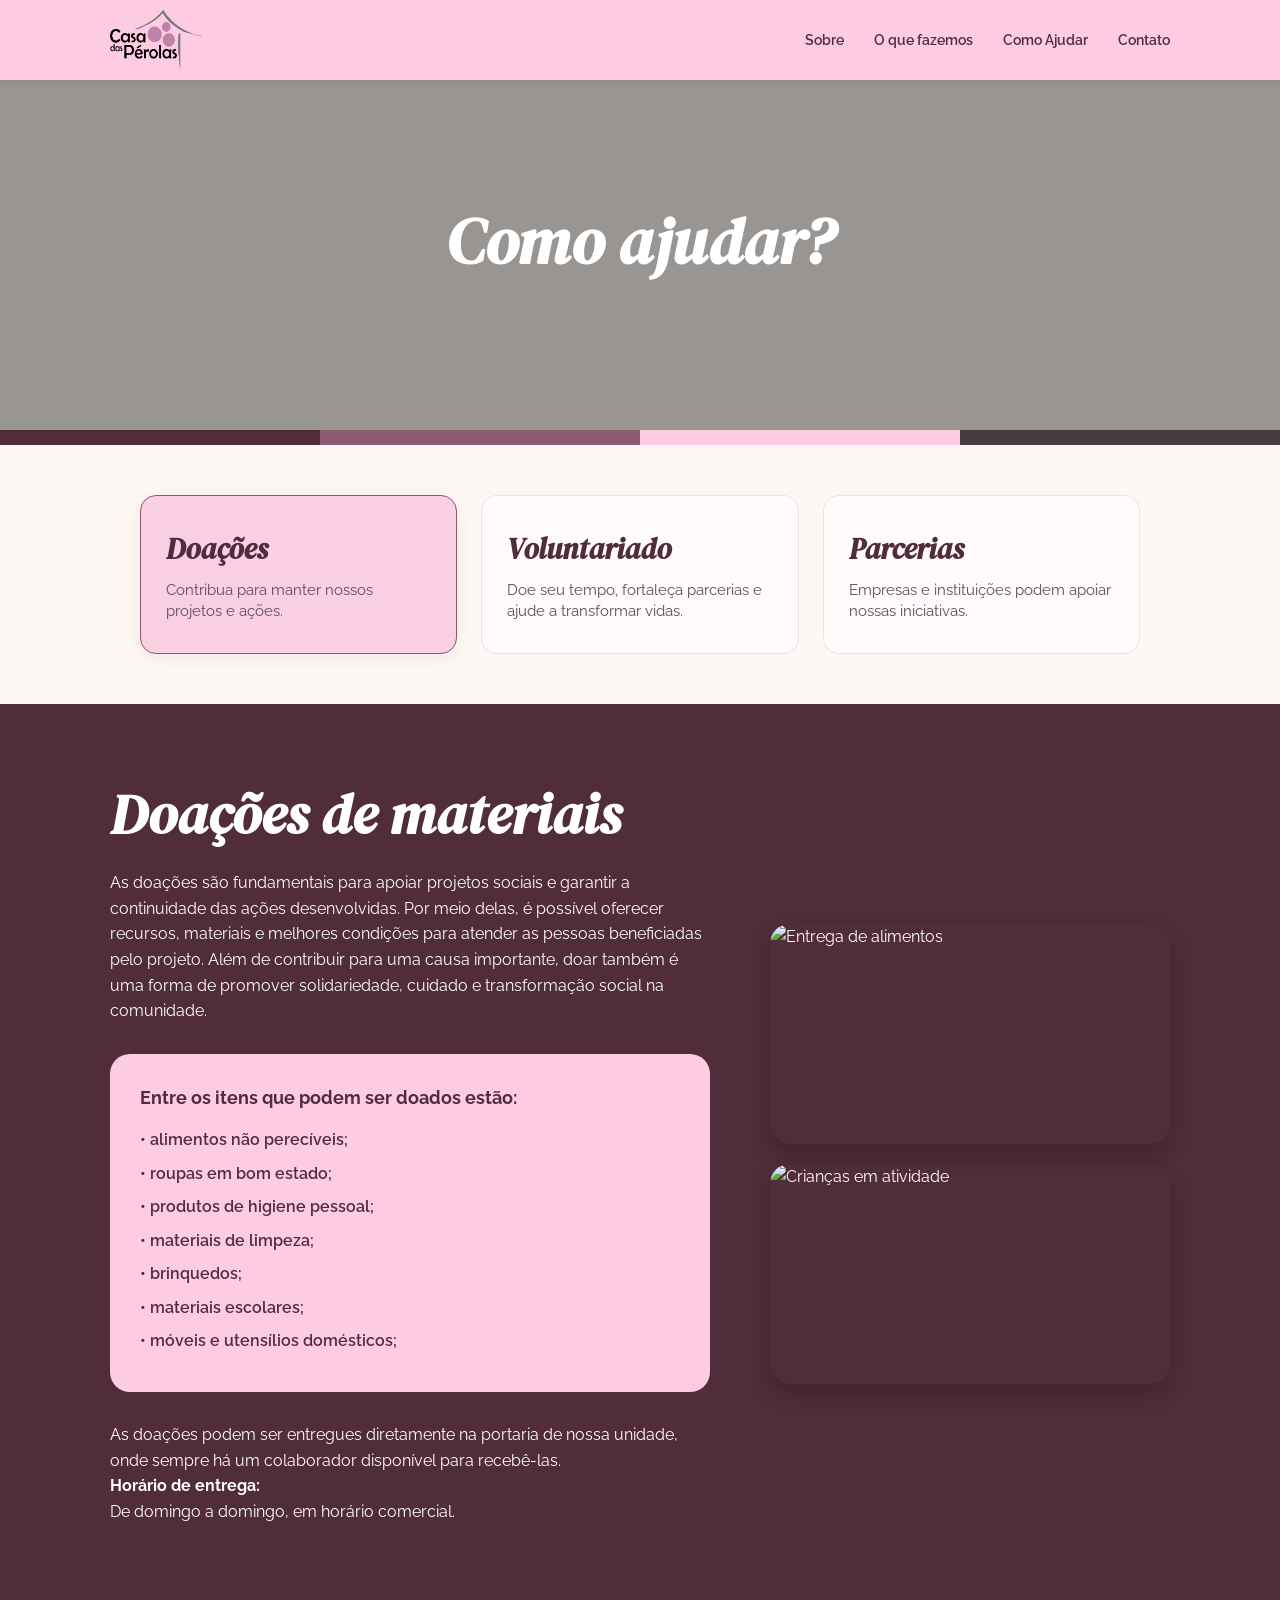
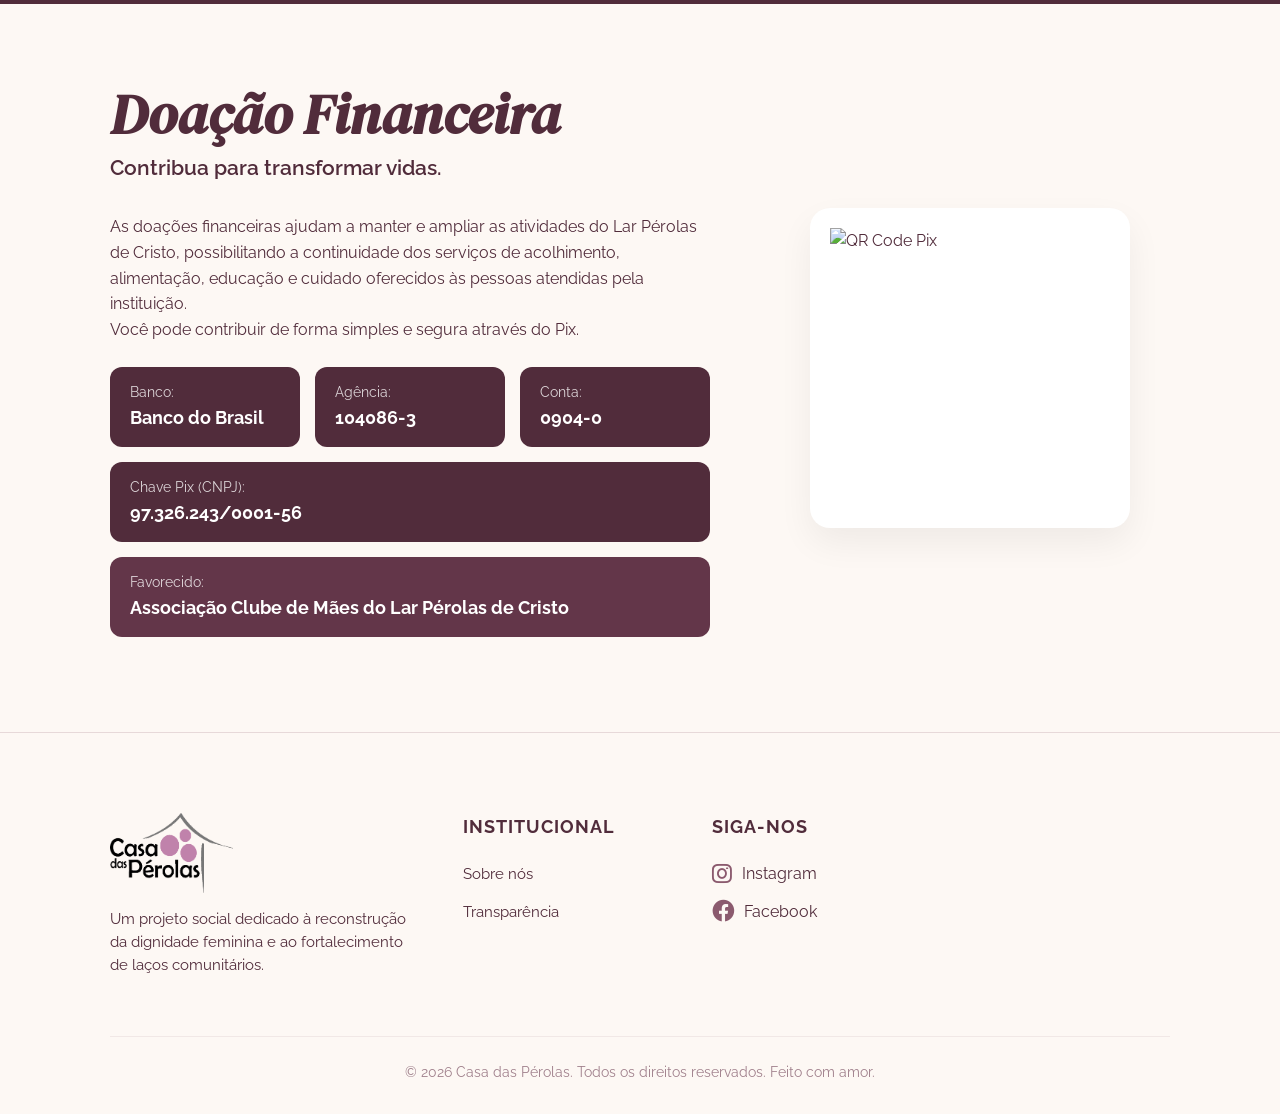
==== public/doacoes.html @ 04920046 "Adicionado paginas de doacoes e voluntariado com estilo fiel ao Figma" ====
<!DOCTYPE html>
<html lang="pt-br">
<head>
    <meta charset="UTF-8">
    <meta name="viewport" content="width=device-width, initial-scale=1.0">
    <title>Como Ajudar - Casa das Pérolas</title>
    <link rel="stylesheet" href="css/style.css">
    <link href="https://fonts.googleapis.com/css2?family=DM+Serif+Display:ital@0;1&family=Raleway:wght@400;600;700&display=swap" rel="stylesheet">
    <link rel="stylesheet" href="https://cdnjs.cloudflare.com/ajax/libs/font-awesome/6.0.0/css/all.min.css">
</head>
<body>

    <header class="fixed-header">
        <div class="container nav-container">
            <div class="logo" onclick="window.location.href='index.html'" style="cursor: pointer;">
                <img src="imgs/CasadasPerolas.png" alt="Logo Casa das Pérolas" class="logo-img">
            </div>
            <nav>
                <ul class="nav-list">
                    <li><a href="index.html#sobre">Sobre</a></li>
                    <li><a href="fazemos.html">O que fazemos</a></li>
                    <li><a href="doacoes.html" class="active">Como Ajudar</a></li>
                    <li><a href="index.html#contato">Contato</a></li>
                </ul>
            </nav>
        </div>
    </header>

    <section class="donation-banner" style="background-image: linear-gradient(rgba(0,0,0,0.4), rgba(0,0,0,0.4)), url('https://images.unsplash.com/photo-1488521787991-ed7bbaae773c?q=80&w=1200');">
        <div class="container">
            <h1>Como ajudar?</h1>
        </div>
    </section>

    <div class="color-bars">
        <div class="bar-1"></div>
        <div class="bar-2"></div>
        <div class="bar-3"></div>
        <div class="bar-4"></div>
    </div>

    <section class="donation-options">
    <div class="container">
        <div class="options-tabs-container">
            <div class="option-tab active" onclick="window.location.href='doacoes.html'">
                <h3>Doações</h3>
                <p>Contribua para manter nossos projetos e ações.</p>
            </div>
            
            <div class="option-tab" onclick="window.location.href='fazemos.html'">
                <h3>Voluntariado</h3>
                <p>Doe seu tempo, fortaleça parcerias e ajude a transformar vidas.</p>
            </div>
            
            <div class="option-tab">
                <h3>Parcerias</h3>
                <p>Empresas e instituições podem apoiar nossas iniciativas.</p>
            </div>
        </div>
    </div>
</section>

    <section class="materials-section">
        <div class="container grid-materials">
            <div class="materials-text">
                <h2>Doações de materiais</h2>
                <p>As doações são fundamentais para apoiar projetos sociais e garantir a continuidade das ações desenvolvidas. Por meio delas, é possível oferecer recursos, materiais e melhores condições para atender as pessoas beneficiadas pelo projeto. Além de contribuir para uma causa importante, doar também é uma forma de promover solidariedade, cuidado e transformação social na comunidade.</p>
                
                <div class="allowed-items-box">
                    <h3>Entre os itens que podem ser doados estão:</h3>
                    <ul>
                        <li>• alimentos não perecíveis;</li>
                        <li>• roupas em bom estado;</li>
                        <li>• produtos de higiene pessoal;</li>
                        <li>• materiais de limpeza;</li>
                        <li>• brinquedos;</li>
                        <li>• materiais escolares;</li>
                        <li>• móveis e utensílios domésticos;</li>
                    </ul>
                </div>

                <p class="delivery-info">As doações podem ser entregues diretamente na portaria de nossa unidade, onde sempre há um colaborador disponível para recebê-las.</p>
                <div class="delivery-hours">
                    <strong>Horário de entrega:</strong>
                    <p>De domingo a domingo, em horário comercial.</p>
                </div>
            </div>

            <div class="materials-images">
                <img src="https://images.unsplash.com/photo-1593113598332-cd288d649433?q=80&w=600" alt="Entrega de alimentos" class="rounded-img">
                <img src="https://images.unsplash.com/photo-1489659639091-8b687bc4386e?q=80&w=600" alt="Crianças em atividade" class="rounded-img">
            </div>
        </div>
    </section>

    <section class="financial-section">
        <div class="container grid-financial">
            <div class="financial-text">
                <h2>Doação Financeira</h2>
                <p class="subtitle">Contribua para transformar vidas.</p>
                
                <p>As doações financeiras ajudam a manter e ampliar as atividades do Lar Pérolas de Cristo, possibilitando a continuidade dos serviços de acolhimento, alimentação, educação e cuidado oferecidos às pessoas atendidas pela instituição.</p>
                
                <p class="pix-callout">Você pode contribuir de forma simples e segura através do Pix.</p>

                <div class="bank-details-grid">
                    <div class="bank-card">
                        <span>Banco:</span>
                        <strong>Banco do Brasil</strong>
                    </div>
                    <div class="bank-card">
                        <span>Agência:</span>
                        <strong>104086-3</strong>
                    </div>
                    <div class="bank-card">
                        <span>Conta:</span>
                        <strong>0904-0</strong>
                    </div>
                </div>

                <div class="full-width-bank-card">
                    <span>Chave Pix (CNPJ):</span>
                    <strong>97.326.243/0001-56</strong>
                </div>

                <div class="full-width-bank-card fav-card">
                    <span>Favorecido:</span>
                    <strong>Associação Clube de Mães do Lar Pérolas de Cristo</strong>
                </div>
            </div>

            <div class="financial-qrcode">
                <div class="qrcode-wrapper">
                    <img src="https://api.qrserver.com/v1/create-qr-code/?size=300x300&data=ChavePixCNPJ" alt="QR Code Pix" class="qrcode-img">
                </div>
            </div>
        </div>
    </section>

    <footer class="main-footer">
        <div class="container footer-grid">
            <div class="footer-column brand-column">
                <div class="logo-footer">
                    <img src="imgs/CasadasPerolas.png" alt="Logo Footer" class="logo-img-footer">
                </div>
                <p>Um projeto social dedicado à reconstrução da dignidade feminina e ao fortalecimento de laços comunitários.</p>
            </div>
            <div class="footer-column">
                <h3>Institucional</h3>
                <ul>
                    <li><a href="index.html#sobre">Sobre nós</a></li>
                    <li><a href="#">Transparência</a></li>
                </ul>
            </div>
            <div class="footer-column">
                <h3>Siga-nos</h3>
                <div class="social-links">
                    <a href="#" target="_blank"><i class="fab fa-instagram"></i> Instagram</a>
                    <a href="#" target="_blank"><i class="fab fa-facebook"></i> Facebook</a>
                </div>
            </div>
        </div>
        <div class="footer-bottom">
            <div class="container">
                <hr>
                <p>© 2026 Casa das Pérolas. Todos os direitos reservados. Feito com amor.</p>
            </div>
        </div>
    </footer>

</body>
</html>
---- public/css/style.css ----
/* Variáveis de Cores Atualizadas */
:root {
    --rosa-claro: #fecce1;    /* Fundo e Header */
    --marsala-medio: #8b5a6e; /* Botões e Títulos */
    --marsala-escuro: #512c3b; /* Texto e Destaques */
    --bege-fundo: #fdf8f4;    /* Fundo das seções claras */
}

* {
    margin: 0;
    padding: 0;
    box-sizing: border-box;
}

body {
    font-family: 'Raleway', sans-serif;
    background-color: var(--bege-fundo);
    color: var(--marsala-escuro);
    line-height: 1.6;
    overflow-x: hidden;
}

.container {
    max-width: 1100px;
    margin: 0 auto;
    padding: 0 20px;
}

/* Header */
header {
    background-color: var(--rosa-claro);
    padding: 20px 0;
}

.nav-container {
    display: flex;
    justify-content: space-between;
    align-items: center;
}

.logo {
    font-family: 'DM Serif Display', serif;
    font-size: 1.5rem;
    color: var(--marsala-escuro);
}

nav ul {
    display: flex;
    list-style: none;
}

nav ul li a {
    text-decoration: none;
    color: var(--marsala-escuro);
    margin-left: 30px;
    font-weight: 600;
    font-size: 0.9rem;
}

/* Hero Section */
.hero {
    padding: 100px 0;
}

.flex-hero {
    display: flex;
    align-items: center;
    justify-content: space-between;
    gap: 40px;
}

.hero-text {
    flex: 1;
}

h1, h2 {
    font-family: 'DM Serif Display', serif;
    font-style: italic;
    font-size: 3.5rem;
    color: var(--marsala-escuro);
    line-height: 1.1;
    margin-bottom: 25px;
}

.hero-text p {
    font-size: 1.1rem;
    margin-bottom: 35px;
    max-width: 500px;
}

.hero-btns {
    display: flex;
    gap: 15px;
}

/* Botões */
.btn {
    padding: 14px 28px;
    border-radius: 50px;
    text-decoration: none;
    font-weight: 600;
    font-size: 0.9rem;
    transition: 0.3s ease;
}

.btn-fill {
    background-color: var(--rosa-claro); /* Rosa bem clarinho para o botão */
    color: var(--marsala-medio);
}

.btn-outline {
    border: 1px solid var(--marsala-medio);
    color: var(--marsala-medio);
}

.btn:hover {
    opacity: 0.8;
    transform: translateY(-2px);
}

/* Imagens Circulares */
.circle-img {
    width: 450px;
    height: 450px;
    border-radius: 50%;
    overflow: hidden;
    flex-shrink: 0;
    box-shadow: 0 15px 35px rgba(0,0,0,0.08);
}

.circle-img img {
    width: 100%;
    height: 100%;
    object-fit: cover;
}

/* Seção Sobre (Faixa Rosa) */
.about-pink {
    background-color: #fecce1; /* Cor rosa fiel ao seu pedido */
    padding: 80px 0;
    margin: 40px 0; /* Espaço para não colar nas seções vizinhas */
}

/* O segredo para o alinhamento está aqui */
.about-pink .container-flex {
    display: flex;
    align-items: center; /* Centraliza verticalmente texto e imagem */
    justify-content: space-between;
    gap: 50px;
    max-width: 1200px; /* Ajuste conforme a largura do seu projeto */
    margin: 0 auto;
    padding: 0 40px;
}

/* Lado do Texto */
.about-content {
    flex: 1.2; /* Dá um pouco mais de espaço para o texto */
    text-align: left;
}

.about-content h2 {
    font-family: 'DM Serif Display', serif;
    font-size: 3.5rem;
    color: #512c3b;
    margin-bottom: 25px;
    font-style: italic;
}

.about-content p {
    font-family: 'Raleway', sans-serif;
    font-size: 1.2rem;
    line-height: 1.5;
    color: #512c3b;
    margin-bottom: 30px;
    max-width: 600px; /* Impede que o texto se espalhe demais */
}

/* Lado da Imagem */
.about-image {
    flex: 0.8;
    display: flex;
    justify-content: flex-end;
}

.about-image .circle-img {
    width: 420px; /* Tamanho fiel ao Figma */
    height: 420px;
    border-radius: 50%;
    overflow: hidden;
    border: none;
    box-shadow: 0 10px 30px rgba(0,0,0,0.1);
}

.about-image .circle-img img {
    width: 100%;
    height: 100%;
    object-fit: cover;
}

/* Tabs (Abas) */
.filter-tabs {
    display: flex;
    gap: 12px;
}

.tab {
    padding: 10px 25px;
    border: 1px solid #8b5a6e;
    border-radius: 30px;
    font-family: 'Raleway', sans-serif;
    font-weight: 600;
    color: #8b5a6e;
    cursor: pointer;
    background: transparent;
    transition: 0.3s;
}

.tab.active {
    background-color: #8b5a6e;
    color: white;
}

/* Como Ajudar */
.how-to-help {
    padding: 100px 0;
}

.grid-help {
    display: grid;
    grid-template-columns: 1.2fr 0.8fr;
    gap: 60px;
    align-items: start;
}

.help-info h2 {
    text-decoration: underline;
    text-underline-offset: 8px;
}

.help-cards {
    display: flex;
    flex-direction: column;
    gap: 20px;
}

.card {
    background-color: var(--marsala-medio);
    color: white;
    padding: 30px;
    border-radius: 15px;
    text-align: center;
    font-size: 1.3rem;
    font-weight: 600;
    cursor: pointer;
    transition: 0.3s;
}

.card:hover {
    background-color: var(--marsala-escuro);
}

/* Animações */
.fade-in {
    animation: fadeIn 0.6s ease-out forwards;
}

@keyframes fadeIn {
    from { opacity: 0; transform: translateY(15px); }
    to { opacity: 1; transform: translateY(0); }
}

/* Responsividade */
@media (max-width: 992px) {
    h1 { font-size: 2.8rem; }
    .circle-img { width: 350px; height: 350px; }
}

@media (max-width: 768px) {
    .flex-hero, .container-flex, .grid-help {
        flex-direction: column;
        grid-template-columns: 1fr;
        text-align: center;
    }
    
    .hero-text p { margin: 0 auto 30px; }
    .hero-btns { justify-content: center; }
    .filter-tabs { justify-content: center; }
    
    .circle-img {
        width: 300px;
        height: 300px;
    }
}

/* Reset e Estilo Geral do Footer */
.main-footer {
    background-color: var(--bege-fundo); /* Fundo suave */
    padding: 80px 0 30px 0;
    border-top: 1px solid rgba(139, 90, 110, 0.2); /* Linha sutil marsala */
    color: var(--marsala-escuro);
}

.footer-grid {
    display: grid;
    grid-template-columns: 1.5fr 1fr 1fr 1fr;
    gap: 40px;
    align-items: start;
}

/* Estilo da Logo no Footer */
.logo-footer {
    font-family: 'DM Serif Display', serif;
    font-size: 1.8rem;
    color: var(--marsala-medio);
    margin-bottom: 15px;
}

.brand-column p {
    font-size: 0.95rem;
    max-width: 300px;
    line-height: 1.5;
}

/* Títulos das Colunas */
.footer-column h3 {
    font-family: 'Raleway', sans-serif;
    font-weight: 700;
    font-size: 1.1rem;
    text-transform: uppercase;
    letter-spacing: 1px;
    margin-bottom: 20px;
    color: var(--marsala-escuro);
}

/* Listas e Links */
.footer-column ul {
    list-style: none;
}

.footer-column ul li {
    margin-bottom: 12px;
}

.footer-column a {
    text-decoration: none;
    color: var(--marsala-escuro);
    font-size: 0.95rem;
    transition: color 0.3s ease;
}

.footer-column a:hover {
    color: var(--marsala-medio);
}

.footer-column p {
    font-size: 0.95rem;
    margin-bottom: 10px;
}

/* Parte Inferior (Copyright) */
.footer-bottom {
    margin-top: 50px;
    text-align: center;
}

.footer-bottom hr {
    border: 0;
    border-top: 1px solid rgba(139, 90, 110, 0.1);
    margin-bottom: 25px;
}

.footer-bottom p {
    font-size: 0.85rem;
    color: #a0808c; /* Um tom de cinza rosado */
}

/* Ajuste para telas menores */
@media (max-width: 768px) {
    .footer-grid {
        grid-template-columns: 1fr 1fr;
        text-align: center;
    }
    
    .brand-column {
        grid-column: span 2;
        margin-bottom: 30px;
    }
    
    .brand-column p {
        margin: 0 auto;
    }
}

/* Estilo do ícone hambúrguer (escondido por padrão) */
.mobile-menu-icon {
    display: none;
    cursor: pointer;
    flex-direction: column;
    gap: 5px;
}

.bar {
    width: 25px;
    height: 3px;
    background-color: var(--marsala-escuro);
    transition: 0.3s;
}

/* Responsividade do Menu */
@media (max-width: 768px) {
    .mobile-menu-icon { display: flex; }

    .nav-list {
        display: none; /* Esconde a lista original */
        flex-direction: column;
        position: absolute;
        top: 70px;
        left: 0;
        width: 100%;
        background-color: var(--rosa-claro);
        padding: 20px;
        text-align: center;
        z-index: 1000;
    }

    /* Classe que o JS vai adicionar */
    .nav-list.active { display: flex; }
    
    nav ul li { margin: 15px 0; }
}

html {
    scroll-behavior: smooth;
}

/* Seção de Contato */
.contact-section {
    background-color: var(--marsala-escuro); /* #512c3b */
    padding: 100px 0;
    color: #ffffff;
}

.grid-contact {
    display: grid;
    grid-template-columns: 1fr 1fr;
    gap: 80px;
    align-items: center;
}

.contact-info h2 {
    font-family: 'DM Serif Display', serif;
    font-size: 3.5rem;
    color: #ffffff; /* Branco para destacar no fundo escuro */
    margin-bottom: 40px;
    font-style: italic;
}

.info-block {
    margin-bottom: 30px;
}

.info-block h3 {
    font-family: 'Raleway', sans-serif;
    font-weight: 600;
    font-size: 1.4rem;
    margin-bottom: 8px;
    color: var(--rosa-claro); /* #fecce1 */
}

.info-block p, .info-block a {
    font-family: 'Raleway', sans-serif;
    font-size: 1.1rem;
    color: #f0f0f0;
    text-decoration: none;
    line-height: 1.6;
}

.info-block a:hover {
    text-decoration: underline;
    color: var(--rosa-claro);
}

/* Estilização do Mapa */
.contact-map {
    position: relative;
    border-radius: 20px;
    overflow: hidden;
    height: 450px;
    box-shadow: 0 20px 40px rgba(0,0,0,0.3);
}

.map-link {
    display: block;
    width: 100%;
    height: 100%;
    position: relative;
}

/* Camada que aparece ao passar o mouse sobre o mapa */
.map-overlay {
    position: absolute;
    top: 0;
    left: 0;
    width: 100%;
    height: 100%;
    background-color: rgba(81, 44, 59, 0.4);
    display: flex;
    justify-content: center;
    align-items: center;
    opacity: 0;
    transition: 0.3s ease;
    z-index: 2;
    pointer-events: none; /* Deixa o clique passar para o link */
}

.map-link:hover .map-overlay {
    opacity: 1;
}

.map-overlay span {
    background-color: var(--rosa-claro);
    color: var(--marsala-escuro);
    padding: 12px 25px;
    border-radius: 30px;
    font-weight: 600;
}

/* Iframe do mapa */
.contact-map iframe {
    filter: grayscale(0.3) contrast(1.1); /* Um leve filtro para combinar com o site */
}

/* Responsividade */
@media (max-width: 992px) {
    .grid-contact {
        grid-template-columns: 1fr;
        gap: 50px;
        text-align: center;
    }

    .contact-info h2 {
        font-size: 3rem;
    }

    .contact-map {
        height: 350px;
    }
}

.contact-map {
    position: relative;
    border-radius: 20px;
    overflow: hidden;
    height: 450px;
    background-color: #222; /* Fundo preto caso o mapa demore a carregar */
    box-shadow: 0 20px 40px rgba(0,0,0,0.3);
}

.contact-map iframe {
    width: 100%;
    height: 100%;
    border: none;
    display: block;
}

.map-link {
    display: block;
    width: 100%;
    height: 100%;
    text-decoration: none;
}

.contact-map {
    position: relative;
    width: 100%;
    height: 450px;
    border-radius: 20px;
    overflow: hidden;
    box-shadow: 0 10px 30px rgba(0,0,0,0.3);
}

/* Link que cobre todo o mapa */
.map-link-overlay {
    position: absolute;
    top: 0;
    left: 0;
    width: 100%;
    height: 100%;
    display: flex;
    justify-content: center;
    align-items: center;
    background: rgba(0, 0, 0, 0.2); /* Escurece o mapa levemente */
    text-decoration: none;
    z-index: 10; /* Garante que fique na frente do iframe */
    transition: background 0.3s ease;
}

.map-link-overlay:hover {
    background: rgba(0, 0, 0, 0.4); /* Escurece mais ao passar o mouse */
}

/* Estilo do Botão Rosa */
.map-button {
    background-color: #fecce1; /* Seu rosa claro */
    color: #512c3b; /* Seu marsala escuro */
    padding: 15px 25px;
    border-radius: 50px;
    font-weight: 600;
    font-family: 'Raleway', sans-serif;
    box-shadow: 0 4px 15px rgba(0,0,0,0.2);
    transition: transform 0.3s ease;
}

.map-link-overlay:hover .map-button {
    transform: scale(1.05); /* Efeito de pulso ao passar o mouse */
}

.social-links {
    display: flex;
    flex-direction: column;
    gap: 12px;
}

.social-links a {
    display: flex;
    align-items: center;
    gap: 10px; /* Espaço entre o ícone e o texto */
    text-decoration: none;
    color: var(--marsala-escuro);
    font-family: 'Raleway', sans-serif;
    font-size: 1rem;
    transition: transform 0.3s ease, color 0.3s ease;
}

/* Tamanho do ícone */
.social-links i {
    font-size: 1.4rem;
    color: var(--marsala-medio);
}

/* Efeito ao passar o mouse */
.social-links a:hover {
    color: var(--marsala-medio);
    transform: translateX(5px); /* Move levemente para a direita */
}

.social-links a:hover i {
    color: var(--marsala-escuro);
}

/* Header Fixo no Topo */
.fixed-header {
    position: fixed;
    top: 0;
    left: 0;
    width: 100%;
    z-index: 1000;
    background-color: var(--rosa-claro);
    box-shadow: 0 2px 10px rgba(0, 0, 0, 0.1);
    padding: 10px 0;
}

/* Compensação para o conteúdo não ficar escondido atrás do header fixo */
body {
    padding-top: 80px; /* Ajuste conforme a altura do seu header */
}

/* Ajuste das Logos PNG */
.logo-img {
    height: 60px; /* Ajuste conforme o tamanho do seu PNG */
    width: auto;
    display: block;
}

.logo-img-footer {
    height: 80px; /* Logo um pouco maior no rodapé */
    width: auto;
    margin-bottom: 15px;
    display: block;
}

/* Ajuste do container para alinhar a imagem da logo */
.nav-container {
    display: flex;
    justify-content: space-between;
    align-items: center;
}

/* --- AJUSTE MOBILE (FIGMA) --- */

@media (max-width: 768px) {
    /* Ajuste do Header Mobile */
    .fixed-header {
        padding: 10px 0;
    }
    
    .logo-img {
        height: 45px; /* Logo menor no mobile */
    }

    /* Hero Section Mobile */
    .hero {
        padding: 40px 0;
        text-align: center;
    }

    .flex-hero {
        flex-direction: column;
        gap: 30px;
    }

    h1 {
        font-size: 2.2rem; /* Diminuir o título para não quebrar feio */
    }

    /* Seção Sobre Nós (Rosa) Mobile */
    .about-pink {
        padding: 40px 0;
        border-radius: 0; /* Remover arredondamento se o Figma for reto no mobile */
    }

    .container-flex {
        flex-direction: column;
        text-align: center;
        gap: 30px;
    }

    .about-content h2 {
        font-size: 2.5rem;
        margin-bottom: 20px;
    }

    .about-content p {
        font-size: 1rem;
        margin: 0 auto 25px auto;
        max-width: 100%;
    }

    /* Tabs (Botões Sobre/Missão/Etc) no Mobile */
    .filter-tabs {
        display: grid; /* Usar grid para ficarem em 2x2 ou scroll lateral */
        grid-template-columns: 1fr 1fr;
        gap: 10px;
        justify-content: center;
    }

    .tab {
        padding: 12px 10px;
        font-size: 0.85rem;
        width: 100%; /* Ocupar o espaço do grid */
        display: flex;
        align-items: center;
        justify-content: center;
        min-height: 50px; /* Garante que o texto não corte */
    }

    /* Imagem Circular no Mobile */
    .circle-img {
        width: 280px; /* Reduzir tamanho para caber em telas pequenas */
        height: 280px;
        margin: 0 auto;
    }

    /* Seção Como Ajudar Mobile */
    .how-to-help {
        padding: 50px 0;
    }

    .grid-help {
        grid-template-columns: 1fr;
        text-align: center;
        gap: 30px;
    }

    .card {
        padding: 20px;
        font-size: 1.1rem;
    }

    /* Seção de Contato Mobile */
    .grid-contact {
        grid-template-columns: 1fr;
        gap: 40px;
        text-align: center;
    }

    .contact-map {
        height: 300px;
    }

    /* Footer Mobile */
    .footer-grid {
        grid-template-columns: 1fr;
        gap: 30px;
        text-align: center;
    }

    .footer-column.brand-column p {
        margin: 0 auto;
    }

    .social-links {
        align-items: center;
    }
}

/* --- PÁGINA DE DOAÇÕES --- */

.donation-banner {
    height: 350px;
    background-size: cover;
    background-position: center;
    display: flex;
    align-items: center;
    color: white;
}

.donation-banner h1 {
    font-family: 'DM Serif Display', serif;
    font-size: 4rem;
    color: white;
    font-style: italic;
}

/* Faixas coloridas abaixo do banner */
.color-bars {
    display: flex;
    width: 100%;
    height: 15px;
}
.bar-1 { flex: 1; background-color: #512c3b; }
.bar-2 { flex: 1; background-color: #8b5a6e; }
.bar-3 { flex: 1; background-color: #fecce1; }
.bar-4 { flex: 1; background-color: #4a3b3f; }

/* Submenu de opções */
.donation-options {
    padding: 60px 0;
}
.options-grid {
    display: grid;
    grid-template-columns: 1fr 1fr 1fr;
    gap: 30px;
}
.option-card {
    background-color: #fff4f7;
    padding: 30px;
    border-radius: 15px;
    border: 1px solid rgba(13b, 90, 110, 0.1);
}
.option-card.active {
    background: linear-gradient(135deg, #fecce1, #f8bbd0);
    border: 1px solid var(--marsala-medio);
}
.option-card h3 {
    font-family: 'DM Serif Display', serif;
    font-style: italic;
    font-size: 1.8rem;
    margin-bottom: 10px;
    color: var(--marsala-escuro);
}

/* Seção Materiais (Fundo Escuro) */
.materials-section {
    background-color: var(--marsala-escuro);
    color: white;
    padding: 80px 0;
}
.grid-materials {
    display: grid;
    grid-template-columns: 1.2fr 0.8fr;
    gap: 60px;
    align-items: center;
}
.materials-text h2 {
    color: white;
    font-size: 3.5rem;
    margin-bottom: 25px;
}
.allowed-items-box {
    background-color: #fecce1;
    color: var(--marsala-escuro);
    padding: 30px;
    border-radius: 20px;
    margin: 30px 0;
}
.allowed-items-box h3 {
    font-weight: 700;
    margin-bottom: 15px;
    font-size: 1.1rem;
}
.allowed-items-box ul {
    list-style: none;
}
.allowed-items-box ul li {
    margin-bottom: 8px;
    font-weight: 600;
}
.materials-images {
    display: flex;
    flex-direction: column;
    gap: 20px;
}
.rounded-img {
    width: 100%;
    height: 220px;
    object-fit: cover;
    border-radius: 20px;
    box-shadow: 0 10px 20px rgba(0,0,0,0.2);
}

/* Seção Financeira (Fundo Claro) */
.financial-section {
    padding: 80px 0;
    background-color: var(--bege-fundo);
}
.grid-financial {
    display: grid;
    grid-template-columns: 1.2fr 0.8fr;
    gap: 60px;
    align-items: center;
}
.financial-text h2 {
    font-size: 3.5rem;
    margin-bottom: 5px;
}
.financial-text .subtitle {
    font-size: 1.3rem;
    font-weight: 600;
    margin-bottom: 30px;
}
.bank-details-grid {
    display: grid;
    grid-template-columns: 1fr 1fr 1fr;
    gap: 15px;
    margin: 25px 0 15px;
}
.bank-card, .full-width-bank-card {
    background-color: var(--marsala-escuro);
    color: white;
    padding: 15px 20px;
    border-radius: 12px;
}
.bank-card span, .full-width-bank-card span {
    display: block;
    font-size: 0.85rem;
    opacity: 0.8;
}
.bank-card strong, .full-width-bank-card strong {
    font-size: 1.1rem;
}
.full-width-bank-card {
    margin-bottom: 15px;
}
.fav-card {
    background-color: #633649; /* Leve variação harmônica */
}
.financial-qrcode {
    display: flex;
    justify-content: center;
}
.qrcode-wrapper {
    background: white;
    padding: 20px;
    border-radius: 20px;
    box-shadow: 0 15px 35px rgba(0,0,0,0.06);
}
.qrcode-img {
    width: 280px;
    height: 280px;
    display: block;
}

/* Responsividade Mobile da página de doações */
@media (max-width: 768px) {
    .options-grid { grid-template-columns: 1fr; }
    .grid-materials, .grid-financial { grid-template-columns: 1fr; text-align: center; }
    .bank-details-grid { grid-template-columns: 1fr; }
    .donation-banner h1 { font-size: 2.8rem; }
}

/* --- PÁGINA O QUE FAZEMOS & VOLUNTARIADO --- */

/* Banners horizontais de largura total */
.page-banner {
    background-color: var(--rosa-claro); /* #fecce1 */
    padding: 40px 0;
    text-align: center;
}

.page-banner h1, .page-banner h2 {
    font-family: 'DM Serif Display', serif;
    font-style: italic;
    font-size: 3.5rem;
    color: var(--marsala-escuro); /* #512c3b */
    margin: 0;
}

/* Faixa rosa claro do segundo título */
.bg-light-pink {
    background-color: #fde4ee; /* Um tom de rosa ligeiramente mais suave para variação se preferir, ou mantenha var(--rosa-claro) */
}

/* Container de texto centralizado e ajustado para não espalhar muito na tela */
.section-intro {
    padding: 60px 0;
    background-color: var(--bege-fundo);
}

.text-container-narrow {
    max-width: 900px;
    margin: 0 auto;
}

.text-container-narrow p {
    font-family: 'Raleway', sans-serif;
    font-size: 1.25rem;
    line-height: 1.7;
    color: var(--marsala-escuro);
    text-align: justify;
}

/* Seção do Cadastro de Voluntário */
.volunteer-signup-section {
    padding: 80px 0;
    background-color: var(--bege-fundo);
}

.grid-volunteer {
    display: grid;
    grid-template-columns: 1fr 1fr;
    gap: 60px;
    align-items: start;
}

.volunteer-text p {
    font-family: 'Raleway', sans-serif;
    font-size: 1.25rem;
    line-height: 1.7;
    color: var(--marsala-escuro);
}

/* Card Estilo Google Forms */
.form-container-card {
    background-color: #ffffff;
    border: 1px solid #dadce0;
    border-radius: 8px;
    overflow: hidden;
    box-shadow: 0 4px 10px rgba(0, 0, 0, 0.05);
}

/* Faixa decorativa superior vermelha clássica */
.forms-accent-bar {
    height: 10px;
    background-color: #ff0000; /* Vermelho do Google Forms indicado no figma */
}

.forms-card-body {
    padding: 30px;
}

.forms-card-body h3 {
    font-family: 'Raleway', sans-serif;
    font-weight: 700;
    font-size: 1.8rem;
    color: #202124;
    margin-bottom: 20px;
}

.forms-desc {
    font-family: 'Raleway', sans-serif;
    font-style: italic;
    font-size: 0.95rem;
    line-height: 1.5;
    color: #202124;
    margin-bottom: 20px;
}

.forms-divider {
    border: 0;
    border-top: 1px solid #dadce0;
    margin: 15px 0;
}

.forms-required-notice {
    font-family: 'Raleway', sans-serif;
    font-size: 0.85rem;
    color: #d93025;
}

/* Botão de envio vermelho */
.btn-forms-submit {
    display: inline-block;
    background-color: #ff0000;
    color: #ffffff;
    padding: 12px 24px;
    border-radius: 4px;
    text-decoration: none;
    font-family: 'Raleway', sans-serif;
    font-weight: 700;
    font-size: 0.9rem;
    text-transform: none;
    transition: background-color 0.2s ease;
    margin-top: 10px;
}

.btn-forms-submit:hover {
    background-color: #cc0000;
}

/* Responsividade Mobile */
@media (max-width: 768px) {
    .page-banner h1, .page-banner h2 {
        font-size: 2.5rem;
    }
    
    .grid-volunteer {
        grid-template-columns: 1fr;
        gap: 40px;
    }
    
    .text-container-narrow p, .volunteer-text p {
        font-size: 1.1rem;
        text-align: center;
    }

    .forms-card-body h3 {
        font-size: 1.5rem;
    }
}

/* --- CONTAINER DAS OPÇÕES (COMO AJUDAR) --- */
.donation-options {
    padding: 50px 0;
    background-color: var(--bege-fundo);
}

/* Alinhamento dos 3 blocos lado a lado */
.options-tabs-container {
    display: grid;
    grid-template-columns: 1fr 1fr 1fr;
    gap: 24px;
    max-width: 1000px;
    margin: 0 auto;
}

/* Estilo Base de cada Card */
.option-tab {
    background-color: #fffafb; /* Fundo esbranquiçado sutil */
    border: 1px solid rgba(139, 90, 110, 0.15);
    border-radius: 16px;
    padding: 30px 25px;
    cursor: pointer;
    transition: all 0.3s cubic-bezier(0.25, 0.8, 0.25, 1);
    text-align: left;
}

/* Títulos internos dos Cards */
.option-tab h3 {
    font-family: 'DM Serif Display', serif;
    font-style: italic;
    font-size: 1.8rem;
    color: var(--marsala-escuro); /* #512c3b */
    margin-bottom: 8px;
}

/* Descrição interna */
.option-tab p {
    font-family: 'Raleway', sans-serif;
    font-size: 0.95rem;
    line-height: 1.4;
    color: #614d55;
}

/* --- ESTADO ATIVO (SELECIONADO - IGUAL AO FIGMA) --- */
.option-tab.active {
    background-color: #fbcfe2; /* Rosa claro destacado */
    border: 1px solid var(--marsala-medio);
    box-shadow: 0 4px 15px rgba(139, 90, 110, 0.1);
}

.option-tab.active h3 {
    color: var(--marsala-escuro);
}

/* Efeito Hover nos cards inativos */
.option-tab:not(.active):hover {
    transform: translateY(-4px);
    border-color: var(--marsala-medio);
    background-color: #fff0f5;
}

/* --- RESPONSIVIDADE MOBILE --- */
@media (max-width: 768px) {
    .options-tabs-container {
        grid-template-columns: 1fr; /* Empilha um embaixo do outro no celular */
        gap: 16px;
        padding: 0 10px;
    }
    
    .option-tab {
        padding: 20px;
    }
    
    .option-tab h3 {
        font-size: 1.5rem;
    }
}
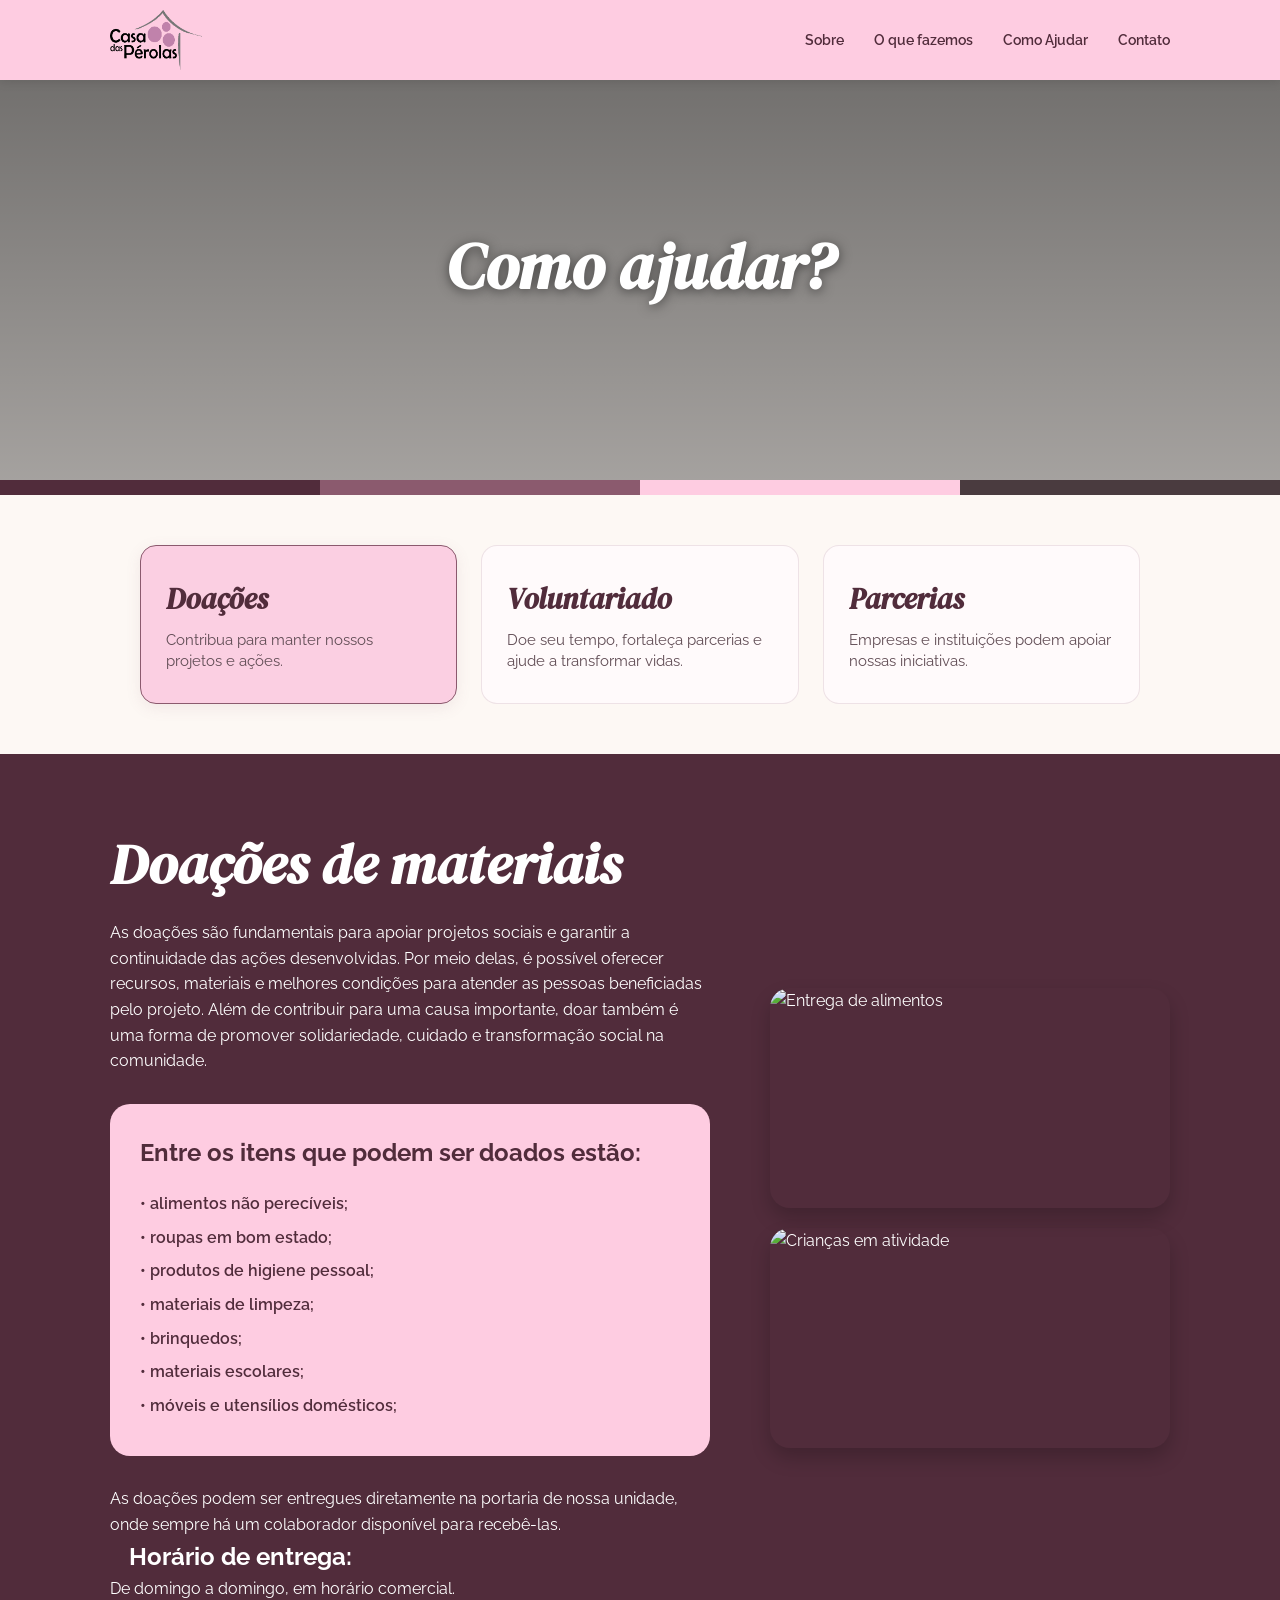
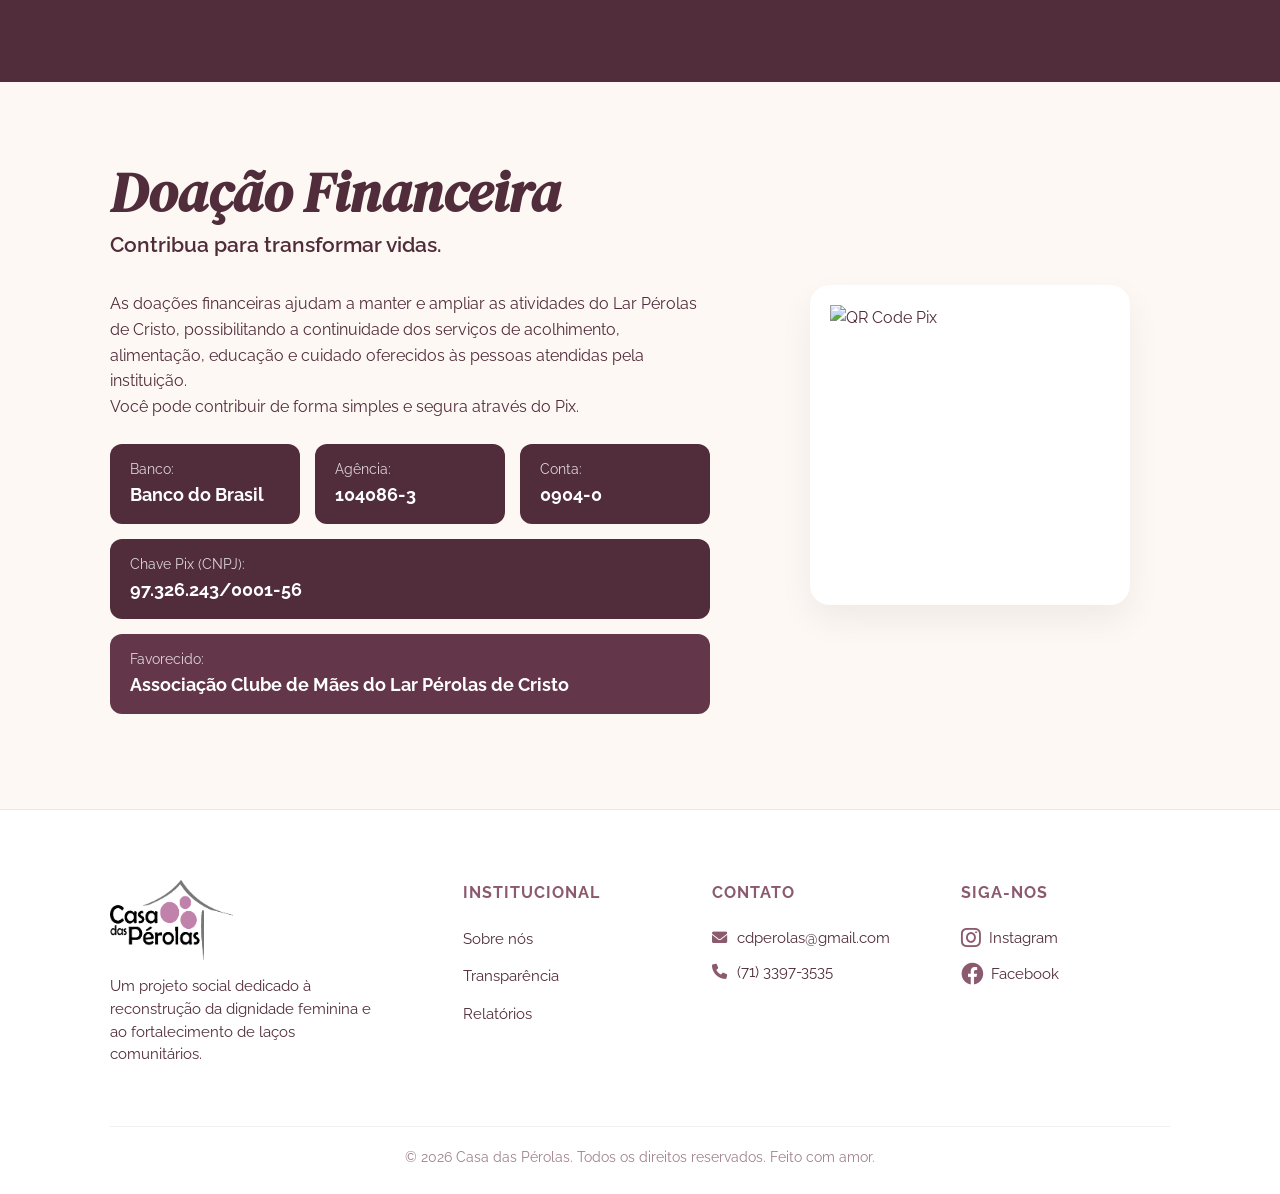
==== commit 51f10692: "Design: Cards da secao como ajudar ocupando largura total no mobile" ====
--- a/public/doacoes.html
+++ b/public/doacoes.html
@@ -16,6 +16,12 @@
                 <img src="imgs/CasadasPerolas.png" alt="Logo Casa das Pérolas" class="logo-img">
             </div>
             <nav>
+                <div class="mobile-menu-icon">
+                    <div class="bar"></div>
+                    <div class="bar"></div>
+                    <div class="bar"></div>
+                </div>
+                
                 <ul class="nav-list">
                     <li><a href="index.html#sobre">Sobre</a></li>
                     <li><a href="fazemos.html">O que fazemos</a></li>
@@ -40,25 +46,25 @@
     </div>
 
     <section class="donation-options">
-    <div class="container">
-        <div class="options-tabs-container">
-            <div class="option-tab active" onclick="window.location.href='doacoes.html'">
-                <h3>Doações</h3>
-                <p>Contribua para manter nossos projetos e ações.</p>
-            </div>
-            
-            <div class="option-tab" onclick="window.location.href='fazemos.html'">
-                <h3>Voluntariado</h3>
-                <p>Doe seu tempo, fortaleça parcerias e ajude a transformar vidas.</p>
-            </div>
-            
-            <div class="option-tab">
-                <h3>Parcerias</h3>
-                <p>Empresas e instituições podem apoiar nossas iniciativas.</p>
+        <div class="container">
+            <div class="options-tabs-container">
+                <div class="option-tab active" onclick="window.location.href='doacoes.html'">
+                    <h3>Doações</h3>
+                    <p>Contribua para manter nossos projetos e ações.</p>
+                </div>
+                
+                <div class="option-tab" onclick="window.location.href='fazemos.html'">
+                    <h3>Voluntariado</h3>
+                    <p>Doe seu tempo, fortaleça parcerias e ajude a transformar vidas.</p>
+                </div>
+                
+                <div class="option-tab">
+                    <h3>Parcerias</h3>
+                    <p>Empresas e instituições podem apoiar nossas iniciativas.</p>
+                </div>
             </div>
         </div>
-    </div>
-</section>
+    </section>
 
     <section class="materials-section">
         <div class="container grid-materials">
@@ -141,25 +147,39 @@
         <div class="container footer-grid">
             <div class="footer-column brand-column">
                 <div class="logo-footer">
-                    <img src="imgs/CasadasPerolas.png" alt="Logo Footer" class="logo-img-footer">
+                    <img src="imgs/CasadasPerolas.png" alt="Logo Rodapé Casa das Pérolas" class="logo-img-footer">
                 </div>
                 <p>Um projeto social dedicado à reconstrução da dignidade feminina e ao fortalecimento de laços comunitários.</p>
             </div>
-            <div class="footer-column">
+
+            <div class="footer-column links-column">
                 <h3>Institucional</h3>
                 <ul>
                     <li><a href="index.html#sobre">Sobre nós</a></li>
                     <li><a href="#">Transparência</a></li>
+                    <li><a href="#">Relatórios</a></li>
                 </ul>
             </div>
-            <div class="footer-column">
+
+            <div class="footer-column links-column">
+                <h3>Contato</h3>
+                <p><i class="fas fa-envelope"></i> cdperolas@gmail.com</p>
+                <p><i class="fas fa-phone"></i> (71) 3397-3535</p>
+            </div>
+
+            <div class="footer-column links-column">
                 <h3>Siga-nos</h3>
                 <div class="social-links">
-                    <a href="#" target="_blank"><i class="fab fa-instagram"></i> Instagram</a>
-                    <a href="#" target="_blank"><i class="fab fa-facebook"></i> Facebook</a>
+                    <a href="https://www.instagram.com/casadasperolas" target="_blank">
+                        <i class="fab fa-instagram"></i> Instagram
+                    </a>
+                    <a href="https://www.facebook.com/casadasperolas" target="_blank">
+                        <i class="fab fa-facebook"></i> Facebook
+                    </a>
                 </div>
             </div>
         </div>
+
         <div class="footer-bottom">
             <div class="container">
                 <hr>
@@ -168,5 +188,6 @@
         </div>
     </footer>
 
+    <script src="js/script.js"></script>
 </body>
 </html>
--- a/public/css/style.css
+++ b/public/css/style.css
@@ -240,7 +240,7 @@
 .help-cards {
     display: flex;
     flex-direction: column;
-    gap: 20px;
+    gap: 10px;
 }
 
 .card {
@@ -389,21 +389,6 @@
     .brand-column p {
         margin: 0 auto;
     }
-}
-
-/* Estilo do ícone hambúrguer (escondido por padrão) */
-.mobile-menu-icon {
-    display: none;
-    cursor: pointer;
-    flex-direction: column;
-    gap: 5px;
-}
-
-.bar {
-    width: 25px;
-    height: 3px;
-    background-color: var(--marsala-escuro);
-    transition: 0.3s;
 }
 
 /* Responsividade do Menu */
@@ -772,9 +757,17 @@
         gap: 30px;
     }
 
+    .help-cards {
+        width: 100% !important;
+        max-width: 100% !important;
+        padding: 0 15px !important; /* Margem sutil nas bordas do celular */
+    }
+
+    /* Remove o limite de tamanho, fazendo o card ocupar a linha vermelha toda */
     .card {
-        padding: 20px;
-        font-size: 1.1rem;
+        max-width: 100% !important; /* Quebra o limite de 450px no celular */
+        width: 100% !important;
+        padding: 22px 20px !important; /* Ajusta o padding interno para telas menores */
     }
 
     /* Seção de Contato Mobile */
@@ -803,23 +796,55 @@
         align-items: center;
     }
 }
-
-/* --- PÁGINA DE DOAÇÕES --- */
-
+/* ==========================================================================
+   DONATION BANNER (FOTO + GRADIENTE CORRIGIDOS)
+   ========================================================================== */
 .donation-banner {
-    height: 350px;
+    height: 400px;
     background-size: cover;
     background-position: center;
     display: flex;
     align-items: center;
-    color: white;
+    position: relative;
+    
+    /* Combinando o gradiente escuro E a imagem diretamente no CSS para garantir que ambos apareçam */
+    background-image: linear-gradient(180deg, rgba(0, 0, 0, 0.55) 0%, rgba(0, 0, 0, 0.35) 100%), 
+                      url('https://images.unsplash.com/photo-1488521787991-ed7bbaae773c?q=80&w=1200') !important;
 }
 
 .donation-banner h1 {
     font-family: 'DM Serif Display', serif;
     font-size: 4rem;
-    color: white;
+    color: white !important;
     font-style: italic;
+    text-shadow: 0 2px 12px rgba(0, 0, 0, 0.5);
+}
+
+/* ==========================================================================
+   VERSÃO MOBILE (SEU LAYOUT AJUSTADO)
+   ========================================================================== */
+@media (max-width: 768px) {
+    
+    .donation-banner {
+        height: 250px !important;
+        display: flex !important;
+        align-items: center !important;
+        justify-content: center !important;
+        background-position: center 30% !important; /* Mantém o enquadramento ideal no telemóvel */
+    }
+
+    .donation-banner h1 {
+        font-size: 2.8rem !important;
+        text-align: center !important;
+        width: 100% !important;
+        padding: 0 15px !important;
+        margin: 0 !important;
+        letter-spacing: -0.5px;
+    }
+
+    .donation-options {
+        padding: 40px 0 20px 0 !important;
+    }
 }
 
 /* Faixas coloridas abaixo do banner */
@@ -885,10 +910,16 @@
     margin: 30px 0;
 }
 .allowed-items-box h3 {
-    font-weight: 700;
-    margin-bottom: 15px;
-    font-size: 1.1rem;
-}
+    font-weight: bold;
+    margin-bottom: 19px;
+    font-size: 1.5rem;
+}
+
+.delivery-hours strong {
+    margin: 19px;
+    font-size: 1.5rem;
+}
+
 .allowed-items-box ul {
     list-style: none;
 }
@@ -1205,4 +1236,788 @@
     .option-tab h3 {
         font-size: 1.5rem;
     }
+}
+
+/* ==========================================================================
+   SEGURANÇA CONTRA OVERFLOW LATERAL (TELA DANÇANDO NO MOBILE)
+   ========================================================================== */
+html, body {
+    max-width: 100%;
+    overflow-x: hidden; /* Trava qualquer elemento que tente vazar para os lados */
+}
+
+/* Evita que títulos quebrem o layout em telas muito pequenas */
+h1, h2 {
+    word-wrap: break-word;
+    overflow-wrap: break-word;
+}
+
+/* ==========================================================================
+   ESTILIZAÇÃO DO FOOTER UNIFICADO (DESKTOP)
+   ========================================================================== */
+.main-footer {
+    background-color: white;
+    padding: 70px 0 25px 0;
+    border-top: 1px solid rgba(139, 90, 110, 0.15);
+    color: var(--marsala-escuro);
+}
+
+.footer-grid {
+    display: grid;
+    grid-template-columns: 1.5fr 1fr 1fr 1fr;
+    gap: 40px;
+    align-items: start;
+}
+
+.brand-column p {
+    margin-top: 15px;
+    font-size: 0.95rem;
+    line-height: 1.5;
+    color: #614d55;
+    max-width: 280px;
+}
+
+.footer-column h3 {
+    font-family: 'Raleway', sans-serif;
+    font-weight: 700;
+    font-size: 1rem;
+    text-transform: uppercase;
+    letter-spacing: 1px;
+    margin-bottom: 20px;
+    color: var(--marsala-medio);
+}
+
+.footer-column ul {
+    list-style: none;
+}
+
+.footer-column ul li {
+    margin-bottom: 12px;
+}
+
+.footer-column a, .footer-column p {
+    text-decoration: none;
+    color: var(--marsala-escuro);
+    font-size: 0.95rem;
+    transition: color 0.2s ease;
+}
+
+.footer-column p i {
+    color: var(--marsala-medio);
+    margin-right: 6px;
+}
+
+.footer-column a:hover {
+    color: var(--marsala-medio);
+}
+
+.social-links {
+    display: flex;
+    flex-direction: column;
+    gap: 12px;
+}
+
+.social-links a {
+    display: flex;
+    align-items: center;
+    gap: 8px;
+}
+
+.footer-bottom {
+    margin-top: 50px;
+    text-align: center;
+}
+
+.footer-bottom hr {
+    border: 0;
+    border-top: 1px solid rgba(139, 90, 110, 0.1);
+    margin-bottom: 20px;
+}
+
+.footer-bottom p {
+    font-size: 0.85rem;
+    color: #a0808c;
+}
+
+/* ==========================================================================
+   RESPONSIVIDADE E CORREÇÃO DO MOBILE (SMARTPHONES)
+   ========================================================================== */
+@media (max-width: 768px) {
+    /* --- RESET TOTAL DO GRID DO FOOTER NO CELULAR --- */
+    .footer-grid {
+        display: block !important; /* Desativa o grid e o flexbox desktop */
+        width: 100% !important;
+        padding: 0 20px !important;
+        text-align: center !important;
+    }
+
+    /* --- FORÇA CADA BLOCO A SER UMA LINHA INDEPENDENTE --- */
+    .footer-column {
+        display: block !important;
+        width: 100% !important;
+        max-width: 100% !important;
+        margin-bottom: 45px !important; /* Espaçamento entre os blocos identico à imagem */
+        padding: 0 !important;
+    }
+
+    /* Remove o espaçamento de baixo apenas do último bloco */
+    .footer-column:last-child {
+        margin-bottom: 0 !important;
+    }
+
+    /* Centralização dos títulos (Institucional, Contato, Siga-nos) */
+    .footer-column h3 {
+        font-size: 1.3rem !important;
+        margin-bottom: 15px !important;
+        display: inline-block !important; /* Garante alinhamento central */
+        width: 100%;
+    }
+
+    /* --- ALINHAMENTO DAS LISTAS VERTICAIS --- */
+    .footer-column ul {
+        display: block !important;
+        padding: 0 !important;
+        margin: 0 auto !important;
+        list-style: none !important;
+    }
+
+    .footer-column ul li {
+        display: block !important;
+        margin-bottom: 12px !important;
+        width: 100% !important;
+    }
+
+    /* Centralização dos links de texto e ícones */
+    .footer-column a, .footer-column p {
+        display: inline-flex !important;
+        align-items: center !important;
+        justify-content: center !important;
+        gap: 8px !important;
+        width: 100% !important;
+        text-align: center !important;
+    }
+
+    /* --- CONTAINER DE REDES SOCIAIS (IGUAL AO GPARKING) --- */
+    .social-links {
+        display: flex !important;
+        flex-direction: row !important; /* Alinha os ícones lado a lado como a sua referência */
+        justify-content: center !important;
+        gap: 20px !important;
+        width: 100% !important;
+        margin-top: 15px !important;
+    }
+
+    /* Caso seus links sociais tenham texto, vamos esconder no mobile para ficarem só as bolinhas/ícones redondos iguais ao Gparking */
+    .social-links a {
+        width: auto !important;
+        font-size: 1.2rem !important;
+    }
+}
+
+@media (max-width: 768px) {
+    /* --- CONFIGURAÇÕES DO CORPO --- */
+    body {
+        padding-top: 70px;
+    }
+
+    .container, .container-flex, .nav-container {
+        padding-left: 15px !important;
+        padding-right: 15px !important;
+        width: 100%;
+    }
+
+    /* --- ÍCONE HAMBÚRGUER --- */
+    .mobile-menu-icon {
+        display: flex !important;
+        flex-direction: column;
+        justify-content: space-between;
+        width: 30px;
+        height: 21px;
+        cursor: pointer;
+        z-index: 2000;
+    }
+
+    .bar {
+        width: 100%;
+        height: 3px;
+        background-color: var(--marsala-escuro);
+        border-radius: 4px;
+        transition: all 0.4s cubic-bezier(0.68, -0.6, 0.32, 1.6);
+    }
+
+    /* Transformação em X */
+    .mobile-menu-icon.open .bar:nth-child(1) {
+        transform: rotate(45deg) translate(6px, 6px);
+    }
+
+    .mobile-menu-icon.open .bar:nth-child(2) {
+        opacity: 0;
+        transform: translateX(-20px);
+    }
+
+    .mobile-menu-icon.open .bar:nth-child(3) {
+        transform: rotate(-45deg) translate(5px, -6px);
+    }
+
+    /* --- CORTINA DO MENU MOBILE (EXTREMAMENTE ISOLADA) --- */
+    header nav ul.nav-list {
+        display: flex !important;
+        flex-direction: column !important;
+        justify-content: center !important;
+        align-items: center !important;
+        gap: 35px !important;
+        
+        position: fixed !important;
+        top: 0 !important;
+        left: 0 !important;
+        width: 100vw !important;
+        height: 100vh !important;
+        
+        background-color: rgba(254, 204, 225, 0.95) !important; 
+        backdrop-filter: blur(10px); 
+        -webkit-backdrop-filter: blur(10px);
+        
+        z-index: 1500 !important;
+        
+        /* Estado inicial ocultado de forma segura */
+        opacity: 0 !important;
+        visibility: hidden !important;
+        pointer-events: none !important;
+        transform: translateY(-20px) !important;
+        transition: all 0.4s ease-in-out !important;
+    }
+
+    /* Ativação da cortina do menu */
+    header nav ul.nav-list.active {
+        opacity: 1 !important;
+        visibility: visible !important;
+        pointer-events: auto !important;
+        transform: translateY(0) !important;
+    }
+
+    /* Links que ficam APENAS dentro do menu do topo */
+    header nav ul.nav-list li {
+        display: block !important;
+        width: auto !important;
+    }
+
+    header nav ul.nav-list li a {
+        font-family: 'DM Serif Display', serif !important;
+        font-style: italic !important;
+        font-size: 2.2rem !important;
+        color: var(--marsala-escuro) !important;
+        text-decoration: none !important;
+        opacity: 1 !important;
+        visibility: visible !important;
+    }
+
+    /* --- AJUSTE COMPLETO E SEGURO DO FOOTER (ESTILO GPARKING) --- */
+    .main-footer .footer-grid {
+        display: block !important; /* Desativa grid desktop */
+        width: 100% !important;
+        text-align: center !important;
+        opacity: 1 !important;
+        visibility: visible !important;
+    }
+
+    /* Garante que cada bloco do footer vire uma linha independente visível */
+    .main-footer .footer-column {
+        display: block !important;
+        width: 100% !important;
+        max-width: 100% !important;
+        margin-bottom: 45px !important;
+        opacity: 1 !important;
+        visibility: visible !important;
+    }
+
+    .main-footer .brand-column {
+        display: flex !important;
+        flex-direction: column !important;
+        align-items: center !important;
+    }
+
+    .main-footer .logo-img-footer {
+        height: 75px !important;
+        width: auto !important;
+        margin: 0 auto 15px auto !important;
+        display: block !important;
+    }
+
+    .main-footer .brand-column p {
+        margin: 0 auto !important;
+        text-align: center !important;
+    }
+
+    /* Garante visibilidade das listas de links do rodapé */
+    .main-footer .footer-column ul {
+        display: block !important;
+        padding: 0 !important;
+        margin: 0 auto !important;
+        list-style: none !important;
+        opacity: 1 !important;
+        visibility: visible !important;
+    }
+
+    .main-footer .footer-column ul li {
+        display: block !important;
+        margin-bottom: 12px !important;
+        opacity: 1 !important;
+        visibility: visible !important;
+    }
+
+    /* Força os links e blocos de texto do footer a ficarem centralizados e visíveis */
+    .main-footer .footer-column a, 
+    .main-footer .footer-column p {
+        display: inline-flex !important;
+        align-items: center !important;
+        justify-content: center !important;
+        gap: 8px !important;
+        width: 100% !important;
+        text-align: center !important;
+        opacity: 1 !important;
+        visibility: visible !important;
+        color: var(--marsala-escuro) !important;
+    }
+
+    /* Alinhamento horizontal das redes sociais (Igual à sua referência) */
+    .main-footer .social-links {
+        display: flex !important;
+        flex-direction: row !important; /* Lado a lado */
+        justify-content: center !important;
+        gap: 20px !important;
+        width: 100% !important;
+        margin-top: 10px !important;
+        opacity: 1 !important;
+        visibility: visible !important;
+    }
+
+    .main-footer .social-links a {
+        width: auto !important;
+    }
+
+    /* --- GARANTIA DE EXIBIÇÃO DAS SEÇÕES PRINCIPAIS --- */
+    section {
+        display: block !important;
+        visibility: visible !important;
+        opacity: 1 !important;
+        width: 100% !important;
+    }
+
+    .flex-hero, .container-flex, .grid-help, .grid-contact {
+        display: flex !important;
+        flex-direction: column !important;
+        align-items: center !important;
+    }
+
+    /* --- CORTINA DO MENU MOBILE ESTILO GAVETA LATERAL (SIDEBAR) --- */
+    header nav ul.nav-list {
+        display: flex !important;
+        flex-direction: column !important;
+        justify-content: center !important;
+        align-items: center !important;
+        gap: 35px !important;
+        
+        position: fixed !important;
+        top: 0 !important;
+        right: 0 !important; /* Fixa no lado direito da tela */
+        left: auto !important; /* Cancela o left anterior */
+        width: 75vw !important; /* Ocupa 75% da largura da tela do celular */
+        max-width: 320px !important; /* Limite máximo para não ficar largo demais */
+        height: 100vh !important;
+        
+        background-color: rgba(254, 204, 225, 0.98) !important; /* Rosa oficial bem sólido */
+        z-index: 1500 !important;
+        
+        /* ESTADO INICIAL (Escondido totalmente para a direita e sem sombra) */
+        opacity: 0 !important;
+        visibility: hidden !important;
+        pointer-events: none !important;
+        transform: translateX(100%) !important; /* Joga o menu para fora da tela */
+        box-shadow: none !important;
+        transition: all 0.4s cubic-bezier(0.16, 1, 0.3, 1) !important; /* Transição super suave */
+    }
+
+    /* --- QUANDO A GAVETA ABRE (ATIVADO PELO JS) --- */
+    header nav ul.nav-list.active {
+        opacity: 1 !important;
+        visibility: visible !important;
+        pointer-events: auto !important;
+        transform: translateX(0) !important; /* Desliza para dentro da tela */
+        
+        /* O SEGREDO DO FUNDO PRETO: Uma sombra gigantesca que cobre o resto do site */
+        box-shadow: -100vw 0 0 100vw rgba(0, 0, 0, 0.6) !important; 
+    }
+}
+
+@media (max-width: 768px) {
+    /* --- CONFIGURAÇÕES DO CORPO --- */
+    body {
+        padding-top: 70px;
+    }
+
+    .container, .container-flex, .nav-container {
+        padding-left: 15px !important;
+        padding-right: 15px !important;
+        width: 100%;
+    }
+
+    /* Garante que o header fixo real e a logo fiquem ABAIXO da cortina do menu quando aberto */
+    .fixed-header {
+        z-index: 900 !important;
+    }
+
+    /* --- ÍCONE HAMBÚRGUER / CONTROLE DO "X" --- */
+    .mobile-menu-icon {
+        display: flex !important;
+        flex-direction: column;
+        justify-content: space-between;
+        width: 30px;
+        height: 21px;
+        cursor: pointer;
+        z-index: 2000 !important; /* Mantém o botão acima de tudo para poder clicar e fechar */
+        position: relative;
+    }
+
+    /* Ajuste de posição quando o menu vira "X" para dar um respiro elegante */
+    .mobile-menu-icon.open {
+        position: fixed !important;
+        top: 25px; /* Empurra o X um pouco para baixo */
+        right: 20px; /* Afasta o X da borda direita */
+    }
+
+    .bar {
+        width: 100%;
+        height: 3px;
+        background-color: var(--marsala-escuro);
+        border-radius: 4px;
+        transition: all 0.4s cubic-bezier(0.68, -0.6, 0.32, 1.6);
+    }
+
+    /* Transformação cirúrgica em X */
+    .mobile-menu-icon.open .bar:nth-child(1) {
+        transform: rotate(45deg) translate(6px, 6px);
+    }
+    .mobile-menu-icon.open .bar:nth-child(2) {
+        opacity: 0;
+        transform: translateX(-20px);
+    }
+    .mobile-menu-icon.open .bar:nth-child(3) {
+        transform: rotate(-45deg) translate(5px, -6px);
+    }
+
+    /* --- GAVETA LATERAL DIREITA MODERNA --- */
+   /* --- GAVETA LATERAL DIREITA MODERNA (LINKS MAIS PARA CIMA) --- */
+    header nav ul.nav-list {
+        display: flex !important;
+        flex-direction: column !important;
+        justify-content: flex-start !important; /* Altera de center para o topo */
+        align-items: flex-end !important;
+        gap: 35px !important;
+        padding-right: 40px !important;
+        padding-top: 100px !important; /* Cria o recuo perfeito abaixo do botão X */
+        
+        position: fixed !important;
+        top: 0 !important;
+        right: 0 !important;
+        left: auto !important;
+        width: 75vw !important;
+        max-width: 320px !important;
+        height: 100vh !important;
+        
+        background-color: rgba(254, 204, 225, 0.98) !important; 
+        backdrop-filter: blur(12px);
+        -webkit-backdrop-filter: blur(12px);
+        z-index: 1500 !important;
+        
+        /* Estado inicial escondido */
+        opacity: 0 !important;
+        visibility: hidden !important;
+        pointer-events: none !important;
+        transform: translateX(100%) !important;
+        box-shadow: none !important;
+        transition: all 0.4s cubic-bezier(0.16, 1, 0.3, 1) !important;
+    }
+
+    /* Estado Ativo */
+    header nav ul.nav-list.active {
+        opacity: 1 !important;
+        visibility: visible !important;
+        pointer-events: auto !important;
+        transform: translateX(0) !important;
+        box-shadow: -100vw 0 0 100vw rgba(0, 0, 0, 0.55) !important; /* Sombra preta perfeita */
+    }
+
+    header nav ul.nav-list li {
+        margin: 0 !important;
+    }
+
+    header nav ul.nav-list li a {
+        font-family: 'Raleway', sans-serif !important; /* Alterado para Raleway */
+        font-style: normal !important; /* Remove o itálico antigo */
+        font-weight: 300 !important; /* Deixa a fonte com peso médio/forte elegante */
+        font-size: 2rem !important; /* Ajuste leve de tamanho para equilibrar sem a serifa */
+        margin-left: 0 !important;
+        color: var(--marsala-escuro) !important;
+        text-align: right !important;
+        letter-spacing: 0.5px; /* Um leve espaçamento entre as letras para modernizar */
+    }
+
+    /* --- RESTANTE DAS SEÇÕES E FOOTER --- */
+    .main-footer .footer-grid {
+        display: block !important;
+        width: 100% !important;
+        text-align: center !important;
+    }
+
+    .main-footer .footer-column {
+        display: block !important;
+        width: 100% !important;
+        max-width: 100% !important;
+        margin-bottom: 45px !important;
+    }
+
+    .main-footer .footer-column:last-child {
+        margin-bottom: 0 !important;
+    }
+
+    .main-footer .brand-column {
+        display: flex !important;
+        flex-direction: column !important;
+        align-items: center !important;
+    }
+
+    .main-footer .logo-img-footer {
+        margin: 0 auto 15px auto !important;
+    }
+
+    .main-footer .brand-column p {
+        margin: 0 auto !important;
+    }
+
+    .main-footer .footer-column ul {
+        display: block !important;
+        padding: 0 !important;
+    }
+
+    .main-footer .footer-column ul li {
+        display: block !important;
+    }
+
+    .main-footer .footer-column a, 
+    .main-footer .footer-column p {
+        display: inline-flex !important;
+        align-items: center !important;
+        justify-content: center !important;
+        width: 100% !important;
+        gap: 8px !important;
+    }
+
+    .main-footer .social-links {
+        flex-direction: row !important;
+        justify-content: center !important;
+        gap: 25px !important;
+        margin-top: 10px !important;
+    }
+
+    .main-footer .social-links a {
+        width: auto !important;
+    }
+
+    section {
+        display: block !important;
+        visibility: visible !important;
+        opacity: 1 !important;
+        width: 100% !important;
+    }
+
+    .flex-hero, .container-flex, .grid-help, .grid-contact {
+        display: flex !important;
+        flex-direction: column !important;
+        align-items: center !important;
+    }
+
+    h1, .about-content h2, .help-info h2, .contact-info h2 {
+        font-size: 2.3rem !important;
+    }
+
+    .hero-text p, .about-content p { margin: 0 auto 30px; }
+    .hero-btns, .filter-tabs { justify-content: center; }
+    .about-image { justify-content: center; }
+
+    .circle-img, .about-image .circle-img {
+        width: 300px !important;
+        height: 300px !important;
+    }
+
+    .contact-map { height: 320px; }
+}
+
+/* ==========================================================================
+   HERO SECTION DESIGN UPDATE (ESTILO MODERNO)
+   ========================================================================== */
+.hero {
+    padding: 120px 0 80px 0;
+    background-color: var(--bege-fundo);
+    position: relative;
+    overflow: hidden;
+}
+
+/* Container flexível principal */
+.flex-hero {
+    display: flex;
+    align-items: center;
+    justify-content: space-between;
+    gap: 60px;
+}
+
+/* Bloco de conteúdo escrito */
+.hero-text {
+    flex: 1.2;
+    animation: fadeInUp 0.8s cubic-bezier(0.16, 1, 0.3, 1) forwards;
+}
+
+.hero-text h1 {
+    font-family: 'DM Serif Display', serif;
+    font-style: italic;
+    font-size: 3.8rem;
+    color: var(--marsala-escuro);
+    line-height: 1.15;
+    margin-bottom: 24px;
+    letter-spacing: -0.5px;
+}
+
+.hero-text p {
+    font-family: 'Raleway', sans-serif;
+    font-weight: lighter;
+    font-size: 1.15rem;
+    line-height: 1.6;
+    color: #614d55;
+    margin-bottom: 40px;
+    max-width: 520px;
+}
+
+/* Área de Botões Modificada */
+.hero-btns {
+    display: flex;
+    gap: 16px;
+}
+
+.hero-btns .btn {
+    padding: 16px 32px;
+    border-radius: 50px;
+    font-weight: 600;
+    font-size: 0.95rem;
+    text-decoration: none;
+    transition: all 0.4s cubic-bezier(0.16, 1, 0.3, 1);
+    box-shadow: 0 4px 10px rgba(139, 90, 110, 0.05);
+}
+
+.hero-btns .btn-fill {
+    background-color: var(--rosa-claro);
+    color: var(--marsala-escuro);
+}
+
+.hero-btns .btn-outline {
+    border: 1.5px solid var(--marsala-medio);
+    color: var(--marsala-medio);
+    background-color: transparent;
+}
+
+/* Efeitos Hover Dinâmicos */
+.hero-btns .btn-fill:hover {
+    background-color: var(--marsala-medio);
+    color: white;
+    transform: translateY(-3px);
+    box-shadow: 0 8px 20px rgba(139, 90, 110, 0.2);
+}
+
+.hero-btns .btn-outline:hover {
+    background-color: rgba(139, 90, 110, 0.05);
+    transform: translateY(-3px);
+}
+
+/* Bloco da Imagem com Efeito de Sombra Flutuante */
+.hero-image {
+    flex: 0.8;
+    display: flex;
+    justify-content: center;
+    animation: fadeInUp 1s cubic-bezier(0.16, 1, 0.3, 1) 0.2s forwards;
+    opacity: 0; /* Começa invisível para a animação rodar */
+}
+
+.hero-image .circle-img {
+    width: 440px;
+    height: 440px;
+    border-radius: 50%;
+    overflow: hidden;
+    position: relative;
+    border: 8px solid white; /* Moldura branca elegante estilo Figma */
+    box-shadow: 0 20px 45px rgba(81, 44, 59, 0.12); /* Sombra suave multicamada */
+    transition: transform 0.5s ease;
+}
+
+.hero-image .circle-img:hover {
+    transform: scale(1.02) rotate(1deg);
+}
+
+/* Keyframes para Animação de Entrada */
+@keyframes fadeInUp {
+    from {
+        opacity: 0;
+        transform: translateY(30px);
+    }
+    to {
+        opacity: 1;
+        transform: translateY(0);
+    }
+}
+
+/* ==========================================================================
+   VERSÃO MOBILE AJUSTADA (IGUAL AO SEU PRINT)
+   ========================================================================== */
+@media (max-width: 768px) {
+    .hero {
+        padding: 60px 0 40px 0 !important;
+    }
+
+    .flex-hero {
+        flex-direction: column !important;
+        text-align: center !important;
+        gap: 35px !important;
+    }
+
+    .hero-text h1 {
+        font-size: 2.6rem !important;
+        line-height: 1.2 !important;
+        margin-bottom: 20px !important;
+        padding: 0 10px;
+    }
+
+    .hero-text p {
+        font-size: 1.05rem !important;
+        margin: 0 auto 30px auto !important;
+        max-width: 100% !important;
+        padding: 0 15px;
+    }
+
+    .hero-btns {
+        flex-direction: row !important; /* Mantém os dois botões lado a lado como no print */
+        justify-content: center !important;
+        gap: 12px !important;
+        padding: 0 10px;
+    }
+
+    .hero-btns .btn {
+        padding: 14px 20px !important; /* Ajuste para não quebrar texto em telas pequenas */
+        font-size: 0.9rem !important;
+        flex: 1;
+        max-width: 160px;
+    }
+
+    .hero-image .circle-img {
+        width: 310px !important; /* Um pouco maior e imponente no celular */
+        height: 310px !important;
+        border: 6px solid white !important;
+        box-shadow: 0 15px 35px rgba(81, 44, 59, 0.1) !important;
+    }
 }
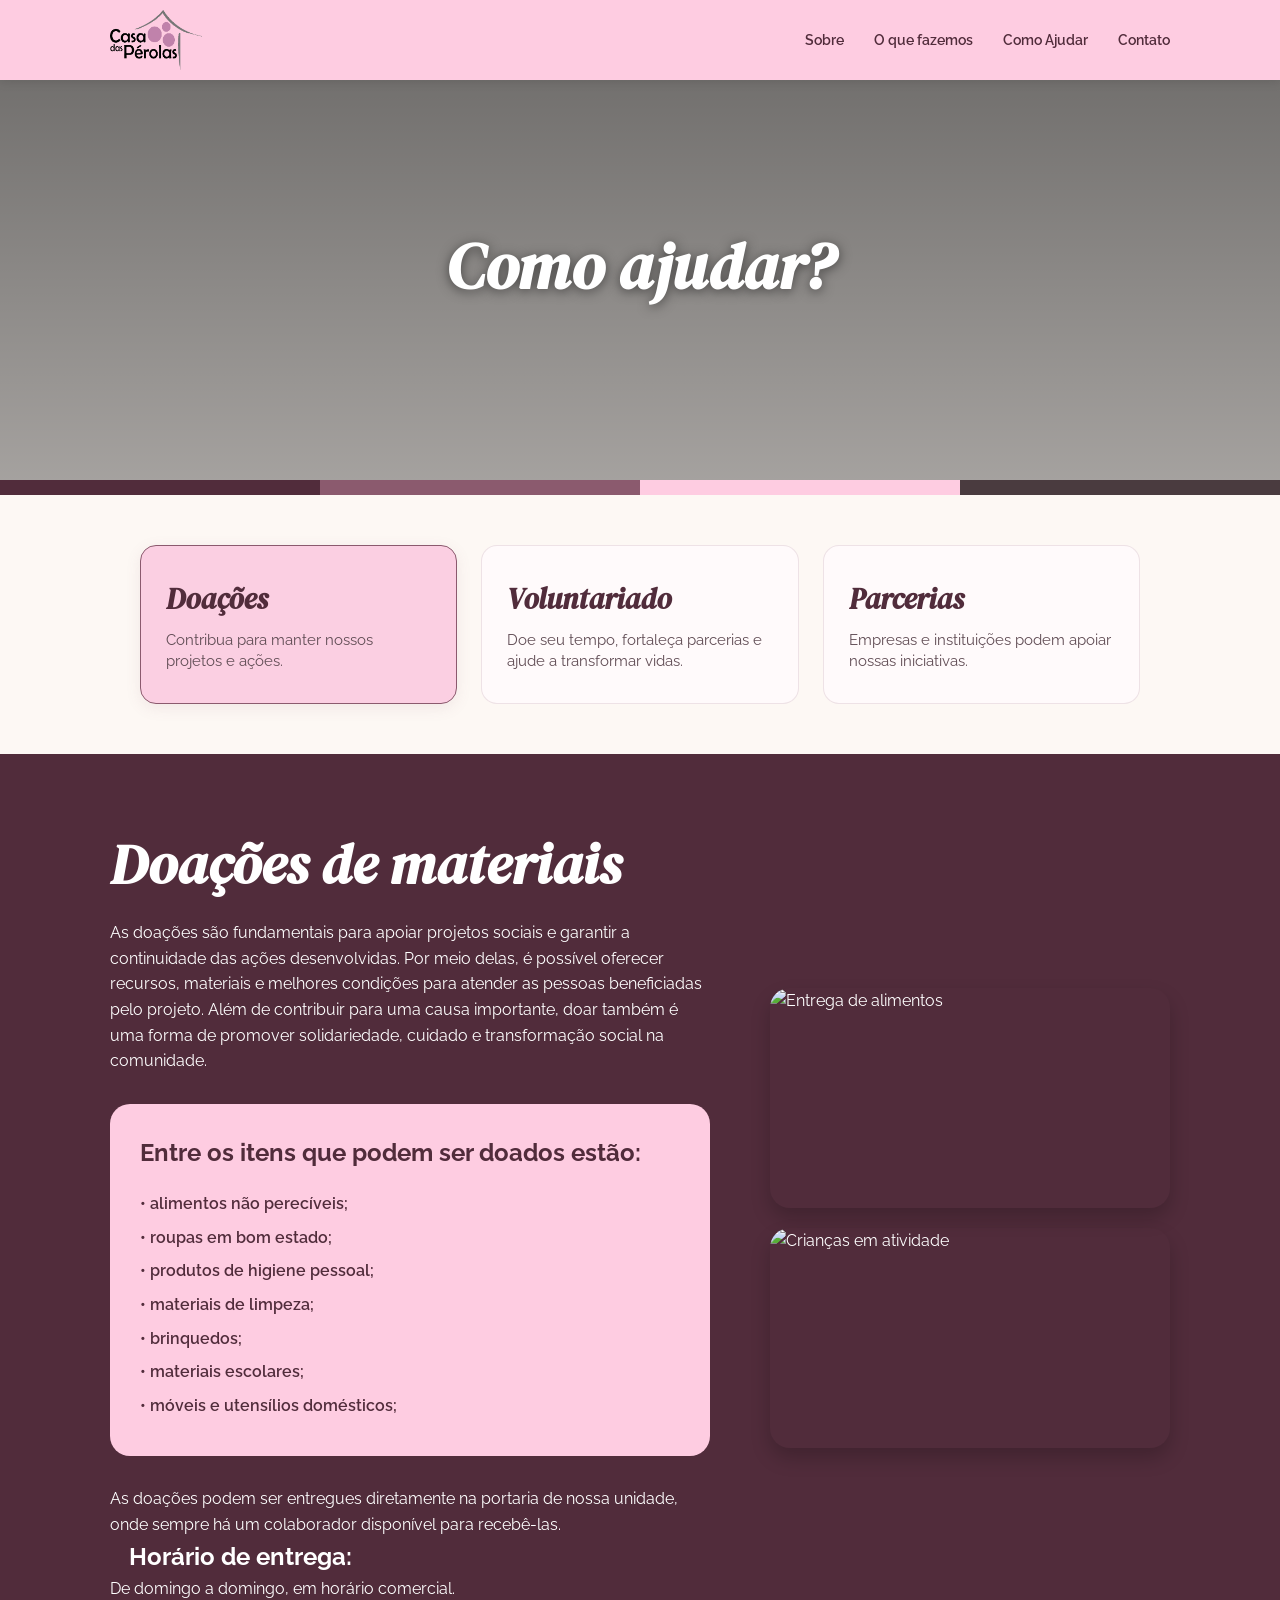
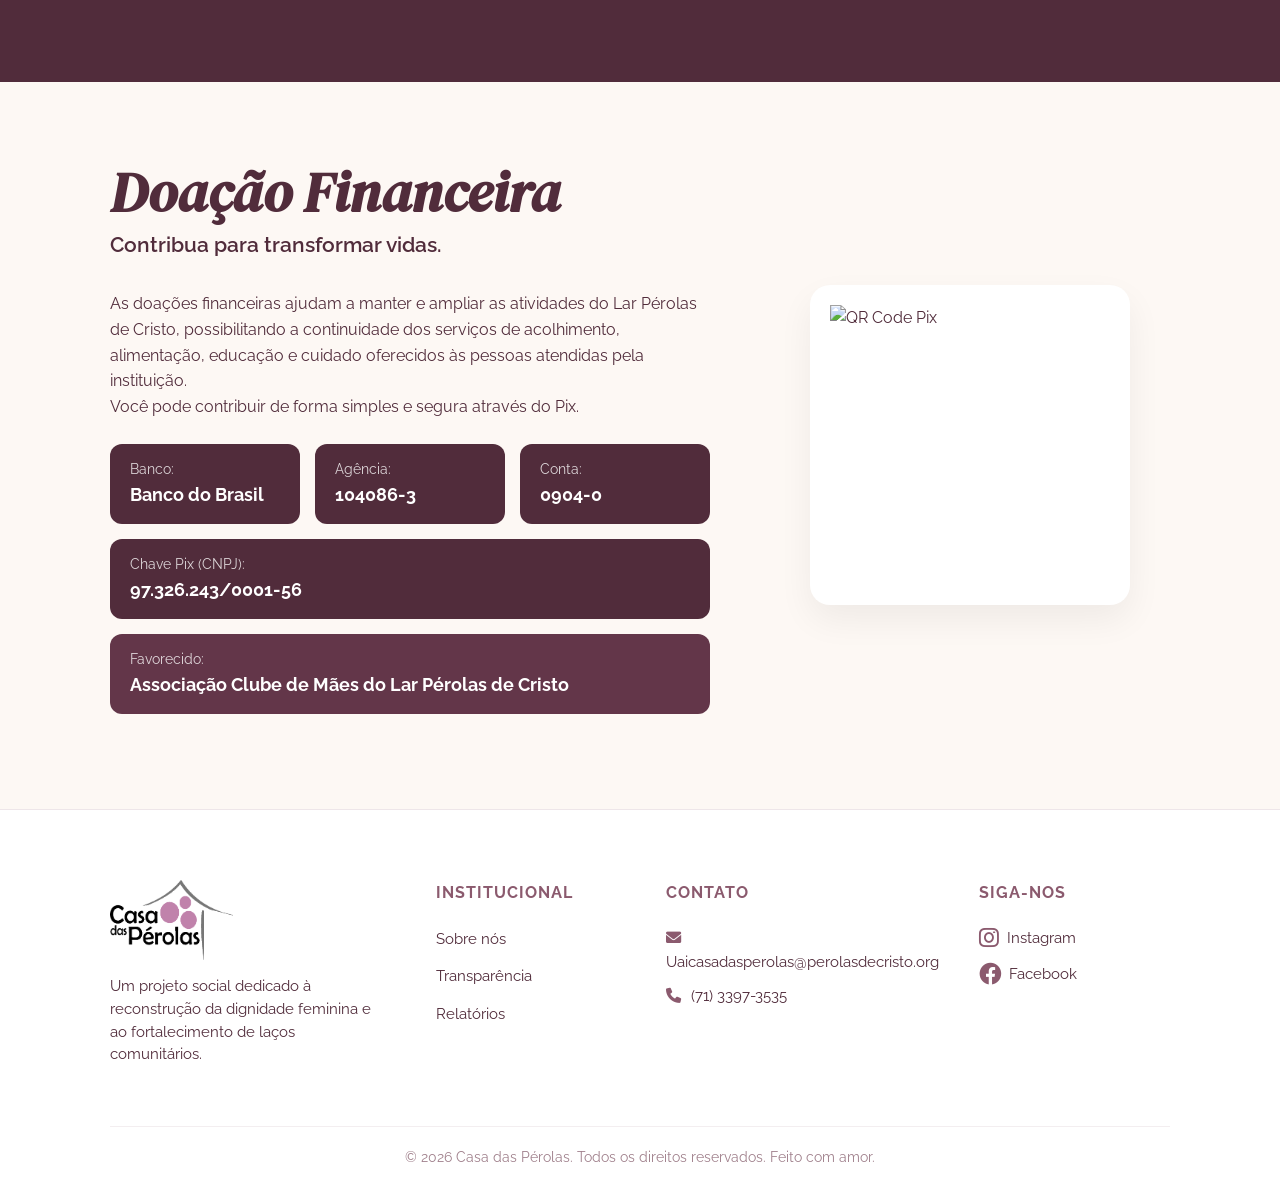
==== commit 71fd2228: "Fix: Unificados cards de ajuda em container flex estrutural contra quebras de linha" ====
--- a/public/doacoes.html
+++ b/public/doacoes.html
@@ -163,7 +163,7 @@
 
             <div class="footer-column links-column">
                 <h3>Contato</h3>
-                <p><i class="fas fa-envelope"></i> cdperolas@gmail.com</p>
+                <p><i class="fas fa-envelope"></i> Uaicasadasperolas@perolasdecristo.org</p>
                 <p><i class="fas fa-phone"></i> (71) 3397-3535</p>
             </div>
 
--- a/public/css/style.css
+++ b/public/css/style.css
@@ -114,7 +114,6 @@
 }
 
 .btn:hover {
-    opacity: 0.8;
     transform: translateY(-2px);
 }
 
@@ -134,11 +133,33 @@
     object-fit: cover;
 }
 
-/* Seção Sobre (Faixa Rosa) */
+/* Seção Sobre (Faixa Rosa com a Onda Acoplada) */
 .about-pink {
     background-color: #fecce1; /* Cor rosa fiel ao seu pedido */
-    padding: 80px 0;
-    margin: 40px 0; /* Espaço para não colar nas seções vizinhas */
+    padding: 140px 0 80px 0; /* Aumentado para 140px para empurrar o texto ainda mais para baixo */
+    margin: 0; 
+    position: relative; 
+}
+
+/* O SEGREDO DA ONDA ESPELHADA E AFASTADA */
+.about-pink::before {
+    content: "";
+    position: absolute;
+    top: -95px; /* Ajustado milimetricamente para dar mais respiro aos botões de cima */
+    left: 0;
+    width: 100%;
+    height: 100px; 
+    background-color: transparent;
+    
+    /* Desenho vetorial da onda curva */
+    background-image: url("data:image/svg+xml,%3Csvg xmlns='http://www.w3.org/2000/svg' viewBox='0 0 1440 100' preserveAspectRatio='none'%3E%3Cpath fill='%23fecce1' d='M0,64 C288,15 576,15 864,64 C1152,112 1296,96 1440,64 L1440,100 L0,100 Z'%3E%3C/path%3E%3C/svg%3E");
+    background-size: 100% 100%;
+    background-repeat: no-repeat;
+    pointer-events: none;
+    z-index: 1;
+
+    /* MÁGICA DE ESPELHAMENTO: Inverte a onda horizontalmente */
+    transform: scaleX(-1); 
 }
 
 /* O segredo para o alinhamento está aqui */
@@ -150,6 +171,8 @@
     max-width: 1200px; /* Ajuste conforme a largura do seu projeto */
     margin: 0 auto;
     padding: 0 40px;
+    position: relative;
+    z-index: 2; /* Garante que o conteúdo fique na frente do efeito da onda */
 }
 
 /* Lado do Texto */
@@ -2020,4 +2043,392 @@
         border: 6px solid white !important;
         box-shadow: 0 15px 35px rgba(81, 44, 59, 0.1) !important;
     }
+}
+
+/* ==========================================================================
+   SEÇÃO COMO AJUDAR - ATUALIZAÇÃO LOOK & FEEL FIGMA
+   ========================================================================== */
+.how-to-help {
+    padding: 100px 0;
+    background-color: var(--bege-fundo);
+}
+
+/* Linha decorativa rosa abaixo do título */
+.heart-line {
+    display: flex;
+    align-items: center;
+    width: 120px;
+    height: 3px;
+    background-color: #fbcfe2;
+    margin: -15px 0 25px 0;
+    position: relative;
+}
+
+.heart-line::before {
+    content: '❤';
+    color: #8b5a6e;
+    font-size: 0.8rem;
+    position: absolute;
+    left: 0;
+    top: -7px;
+    background-color: var(--bege-fundo);
+    padding-right: 5px;
+}
+
+.help-info p {
+    font-family: 'Raleway', sans-serif;
+    font-size: 1.1rem;
+    line-height: 1.6;
+    color: #614d55;
+    margin-bottom: 20px;
+    max-width: 480px;
+}
+
+/* Container da lista à direita */
+.help-cards-list {
+    display: flex;
+    flex-direction: column;
+    gap: 16px;
+    width: 100%;
+}
+
+/* Novo Card Horizontal Alinhado */
+.help-list-item {
+    display: flex;
+    justify-content: space-between;
+    align-items: center;
+    background-color: #ffffff;
+    border: 1px solid rgba(139, 90, 110, 0.08);
+    border-radius: 16px;
+    padding: 24px 30px;
+    cursor: pointer;
+    box-shadow: 0 4px 15px rgba(81, 44, 59, 0.03);
+    transition: all 0.3s cubic-bezier(0.16, 1, 0.3, 1);
+}
+
+/* Agrupamento do Ícone + Texto à esquerda */
+.item-left-content {
+    display: flex;
+    align-items: center;
+    gap: 25px;
+}
+
+/* Wrapper circular ou suavizado para o ícone */
+.icon-wrapper {
+    display: flex;
+    justify-content: center;
+    align-items: center;
+    width: 50px;
+    height: 50px;
+    color: #8b5a6e;
+    font-size: 1.8rem; /* Tamanho proporcional do ícone */
+}
+
+.help-list-item span {
+    font-family: 'Raleway', sans-serif;
+    font-weight: 700;
+    font-size: 1.35rem;
+    color: var(--marsala-escuro);
+}
+
+/* Estilo da seta indicativa à direita */
+.arrow-icon {
+    color: var(--marsala-escuro);
+    font-size: 1.2rem;
+    transition: transform 0.3s ease;
+}
+
+/* Efeitos de Interação (Hover) */
+.help-list-item:hover {
+    transform: translateY(-3px);
+    box-shadow: 0 10px 25px rgba(81, 44, 59, 0.08);
+    border-color: rgba(139, 90, 110, 0.2);
+    background-color: #fffafb;
+}
+
+.help-list-item:hover .arrow-icon {
+    transform: translateX(4px); /* Seta dá um leve pulso para a direita */
+    color: var(--marsala-medio);
+}
+
+/* ==========================================================================
+   RESPONSIVIDADE MOBILE REVISADA CONTRA QUEBRAS
+   ========================================================================== */
+@media (max-width: 768px) {
+    .heart-line {
+        margin: -15px auto 25px auto; /* Centraliza a linha no mobile */
+    }
+
+    .help-cards-list {
+        padding: 0 10px !important;
+    }
+
+    .help-list-item {
+        padding: 20px !important;
+        width: 100% !important;
+    }
+
+    .item-left-content {
+        gap: 15px !important;
+    }
+
+    .icon-wrapper {
+        font-size: 1.5rem !important;
+    }
+
+    .help-list-item span {
+        font-size: 1.15rem !important;
+    }
+}
+
+/* ==========================================================================
+   VERSÃO MOBILE AJUSTADA (CORREÇÃO DE ALINHAMENTO DOS BOTÕES)
+   ========================================================================== */
+@media (max-width: 768px) {
+    .hero {
+        padding: 50px 0 30px 0 !important;
+    }
+
+    .flex-hero {
+        flex-direction: column !important;
+        text-align: center !important;
+        gap: 30px !important;
+    }
+
+    .hero-text h1 {
+        font-size: 2.5rem !important;
+        line-height: 1.2 !important;
+        margin-bottom: 20px !important;
+        padding: 0 10px;
+    }
+
+    .hero-text p {
+        font-size: 1.05rem !important;
+        margin: 0 auto 35px auto !important;
+        max-width: 100% !important;
+        padding: 0 15px;
+    }
+
+    /* CONTAINER DOS BOTÕES */
+    .hero-btns {
+        display: flex !important;
+        flex-direction: row !important; /* Mantém lado a lado */
+        justify-content: center !important;
+        align-items: center !important; /* Garante alinhamento pelo centro horizontal */
+        gap: 12px !important;
+        padding: 0 15px;
+        width: 100%;
+    }
+
+    /* BOTÕES MOBILE UNIFICADOS */
+    .hero-btns .btn {
+        font-size: 0.9rem !important;
+        flex: 1;
+        max-width: 165px;
+        
+        /* O SEGREDO DO ALINHAMENTO EQUILIBRADO: */
+        height: 54px !important; /* Força os dois botões a terem exatamente o mesmo tamanho físico */
+        padding: 0 10px !important; /* Remove paddings verticais brutos e deixa margem livre interna */
+        display: inline-flex !important;
+        justify-content: center !important;
+        align-items: center !important;
+        text-align: center !important;
+        line-height: 1.2 !important; /* Permite que o texto quebre sem estufar o botão outline */
+    }
+
+    /* IMAGEM HERO NO SMARTPHONE */
+    .hero-image .circle-img {
+        width: 320px !important;
+        height: 320px !important;
+        border: 6px solid white !important;
+        box-shadow: 0 15px 35px rgba(81, 44, 59, 0.1) !important;
+    }
+}
+
+/* ==========================================================================
+   CONTAINER DA IMAGEM E ELEMENTOS DECORATIVOS (LOOK COMPLETO DO FIGMA)
+   ========================================================================== */
+.hero-image {
+    flex: 0.8;
+    display: flex;
+    justify-content: center;
+    align-items: center;
+    position: relative; /* Base fixa para as plantas e o shape orbitarem */
+    width: 100%;
+    min-height: 520px; /* Garante que os shapes traseiros tenham espaço útil */
+    animation: fadeInUp 1s cubic-bezier(0.16, 1, 0.3, 1) 0.2s forwards;
+    opacity: 0;
+}
+
+/* --- ELEMENTO 1: O SHAPE ROSA ASSIMÉTRICO (BLOB) --- */
+.hero-image::before {
+    content: "";
+    position: absolute;
+    width: 530px; /* Largura esticada horizontalmente idêntica ao print */
+    height: 440px; /* Um pouco mais baixo para criar o formato oval orgânico */
+    top: 50%;
+    left: 50%;
+    transform: translate(-50%, -50%); /* Centralização matemática perfeita atrás da foto */
+    z-index: 1;
+    
+    /* Cor rosa oficial translúcida */
+    background-color: rgba(254, 204, 225, 0.85); 
+    
+    /* Curvaturas assimétricas dinâmicas calculadas para imitar o vetor do Figma */
+    border-radius: 41% 59% 45% 55% / 55% 58% 42% 45%;
+    
+    pointer-events: none;
+}
+
+/* --- ELEMENTO 2: A ILUSTRAÇÃO DE PLANTAS BRANCAS (RAMOS FLUTUANTES) --- */
+.hero-image::after {
+    content: "";
+    position: absolute;
+    width: 600px; /* Abre além do shape rosa para as folhas brotarem nas pontas */
+    height: 500px;
+    top: 50%;
+    left: 50%;
+    transform: translate(-50%, -50%);
+    z-index: 2; /* Fica entre o shape rosa e a foto circular */
+    
+    /* Injeção direta de um vetor SVG de folhas lineares brancas (limpo e sem peso) */
+    background-image: url("data:image/svg+xml,%3Csvg xmlns='http://www.w3.org/2000/svg' viewBox='0 0 600 500'%3E%3Cpath d='M80,260 C120,200 200,160 280,240 M280,240 C360,180 460,200 520,280 M120,220 C100,170 140,130 180,160 M440,210 C460,150 420,110 380,140 M180,300 C140,350 80,330 110,280 M400,320 C420,380 480,360 460,300' stroke='white' stroke-width='2.5' fill='none' stroke-linecap='round' opacity='0.75'/%3E%3C!-- Ramos da Esquerda --%3E%3Cpath d='M150,190 Q120,130 60,160 Q110,210 150,190 Z' fill='none' stroke='white' stroke-width='2' opacity='0.8'/%3E%3Cpath d='M200,175 Q180,100 130,110 Q160,170 200,175 Z' fill='none' stroke='white' stroke-width='2' opacity='0.8'/%3E%3Cpath d='M110,245 Q50,220 40,280 Q90,270 110,245 Z' fill='none' stroke='white' stroke-width='2' opacity='0.8'/%3E%3C!-- Ramos da Direita --%3E%3Cpath d='M420,195 Q450,130 510,155 Q460,210 420,195 Z' fill='none' stroke='white' stroke-width='2' opacity='0.8'/%3E%3Cpath d='M370,180 Q380,100 430,105 Q410,170 370,180 Z' fill='none' stroke='white' stroke-width='2' opacity='0.8'/%3E%3Cpath d='M460,240 Q520,215 540,275 Q490,265 460,240 Z' fill='none' stroke='white' stroke-width='2' opacity='0.8'/%3E%3C/svg%3E");
+    background-size: 100% 100%;
+    background-repeat: no-repeat;
+    pointer-events: none;
+}
+
+/* --- ELEMENTO 3: A FOTO CIRCULAR PRINCIPAL PRINCIPAL --- */
+.hero-image .circle-img {
+    width: 380px; /* Reduzido levemente para o shape e as plantas aparecerem mais */
+    height: 380px;
+    border-radius: 50%;
+    overflow: hidden;
+    position: relative;
+    z-index: 3; /* Força a foto a ficar por cima de toda a ilustração */
+    border: 12px solid white; /* Moldura branca espessa idêntica ao print */
+    box-shadow: 0 15px 40px rgba(81, 44, 59, 0.1);
+}
+
+/* ==========================================================================
+   MÍDIA QUERY RESPONSIVA (MOBILE AJUSTADO CONFORME SEU COLO ORIGINAL)
+   ========================================================================== */
+@media (max-width: 768px) {
+    .hero-image {
+        min-height: 400px !important;
+        margin-top: 20px;
+    }
+
+    /* Reduz o shape traseiro proporcionalmente para não quebrar a tela do celular */
+    .hero-image::before {
+        width: 350px !important;
+        height: 300px !important;
+        border-radius: 41% 59% 45% 55% / 55% 58% 42% 45% !important;
+    }
+
+    /* Reduz a ilustração de plantas para abraçar o círculo menor */
+    .hero-image::after {
+        width: 390px !important;
+        height: 340px !important;
+    }
+
+    .hero-image .circle-img {
+        width: 270px !important;
+        height: 270px !important;
+        border: 8px solid white !important;
+    }
+}
+
+/* ==========================================================================
+   CONTAINER DA IMAGEM E ELEMENTOS DECORATIVOS (LOOK COMPLETO DO FIGMA)
+   ========================================================================== */
+.hero-image {
+    flex: 0.8;
+    display: flex;
+    justify-content: center;
+    align-items: center;
+    position: relative; /* Base fixa para as plantas e o shape orbitarem */
+    width: 100%;
+    min-height: 520px; /* Garante que os shapes traseiros tenham espaço útil */
+    animation: fadeInUp 1s cubic-bezier(0.16, 1, 0.3, 1) 0.2s forwards;
+    opacity: 0;
+}
+
+/* --- ELEMENTO 1: O SHAPE ROSA ASSIMÉTRICO (BLOB) --- */
+.hero-image::before {
+    content: "";
+    position: absolute;
+    width: 530px; /* Largura esticada horizontalmente idêntica ao print */
+    height: 440px; /* Um pouco mais baixo para criar o formato oval orgânico */
+    top: 50%;
+    left: 50%;
+    transform: translate(-50%, -50%); /* Centralização matemática perfeita atrás da foto */
+    z-index: 1;
+    
+    /* Cor rosa oficial translúcida */
+    background-color: rgba(254, 204, 225, 0.85); 
+    
+    /* Curvaturas assimétricas dinâmicas calculadas para imitar o vetor do Figma */
+    border-radius: 41% 59% 45% 55% / 55% 58% 42% 45%;
+    
+    pointer-events: none;
+}
+
+/* --- ELEMENTO 2: A ILUSTRAÇÃO DE PLANTAS BRANCAS (RAMOS FLUTUANTES) --- */
+.hero-image::after {
+    content: "";
+    position: absolute;
+    width: 600px; /* Abre além do shape rosa para as folhas brotarem nas pontas */
+    height: 500px;
+    top: 50%;
+    left: 50%;
+    transform: translate(-50%, -50%);
+    z-index: 2; /* Fica entre o shape rosa e a foto circular */
+    
+    /* Injeção direta de um vetor SVG de folhas lineares brancas (limpo e sem peso) */
+    background-image: url("data:image/svg+xml,%3Csvg xmlns='http://www.w3.org/2000/svg' viewBox='0 0 600 500'%3E%3Cpath d='M80,260 C120,200 200,160 280,240 M280,240 C360,180 460,200 520,280 M120,220 C100,170 140,130 180,160 M440,210 C460,150 420,110 380,140 M180,300 C140,350 80,330 110,280 M400,320 C420,380 480,360 460,300' stroke='white' stroke-width='2.5' fill='none' stroke-linecap='round' opacity='0.75'/%3E%3C!-- Ramos da Esquerda --%3E%3Cpath d='M150,190 Q120,130 60,160 Q110,210 150,190 Z' fill='none' stroke='white' stroke-width='2' opacity='0.8'/%3E%3Cpath d='M200,175 Q180,100 130,110 Q160,170 200,175 Z' fill='none' stroke='white' stroke-width='2' opacity='0.8'/%3E%3Cpath d='M110,245 Q50,220 40,280 Q90,270 110,245 Z' fill='none' stroke='white' stroke-width='2' opacity='0.8'/%3E%3C!-- Ramos da Direita --%3E%3Cpath d='M420,195 Q450,130 510,155 Q460,210 420,195 Z' fill='none' stroke='white' stroke-width='2' opacity='0.8'/%3E%3Cpath d='M370,180 Q380,100 430,105 Q410,170 370,180 Z' fill='none' stroke='white' stroke-width='2' opacity='0.8'/%3E%3Cpath d='M460,240 Q520,215 540,275 Q490,265 460,240 Z' fill='none' stroke='white' stroke-width='2' opacity='0.8'/%3E%3C/svg%3E");
+    background-size: 100% 100%;
+    background-repeat: no-repeat;
+    pointer-events: none;
+}
+
+/* --- ELEMENTO 3: A FOTO CIRCULAR PRINCIPAL PRINCIPAL --- */
+.hero-image .circle-img {
+    width: 380px; /* Reduzido levemente para o shape e as plantas aparecerem mais */
+    height: 380px;
+    border-radius: 50%;
+    overflow: hidden;
+    position: relative;
+    z-index: 3; /* Força a foto a ficar por cima de toda a ilustração */
+    border: 12px solid white; /* Moldura branca espessa idêntica ao print */
+    box-shadow: 0 15px 40px rgba(81, 44, 59, 0.1);
+}
+
+/* ==========================================================================
+   MÍDIA QUERY RESPONSIVA (MOBILE AJUSTADO CONFORME SEU COLO ORIGINAL)
+   ========================================================================== */
+@media (max-width: 768px) {
+    .hero-image {
+        min-height: 400px !important;
+        margin-top: 20px;
+    }
+
+    /* Reduz o shape traseiro proporcionalmente para não quebrar a tela do celular */
+    .hero-image::before {
+        width: 350px !important;
+        height: 300px !important;
+        border-radius: 41% 59% 45% 55% / 55% 58% 42% 45% !important;
+    }
+
+    /* Reduz a ilustração de plantas para abraçar o círculo menor */
+    .hero-image::after {
+        width: 390px !important;
+        height: 340px !important;
+    }
+
+    .hero-image .circle-img {
+        width: 270px !important;
+        height: 270px !important;
+        border: 8px solid white !important;
+    }
 }
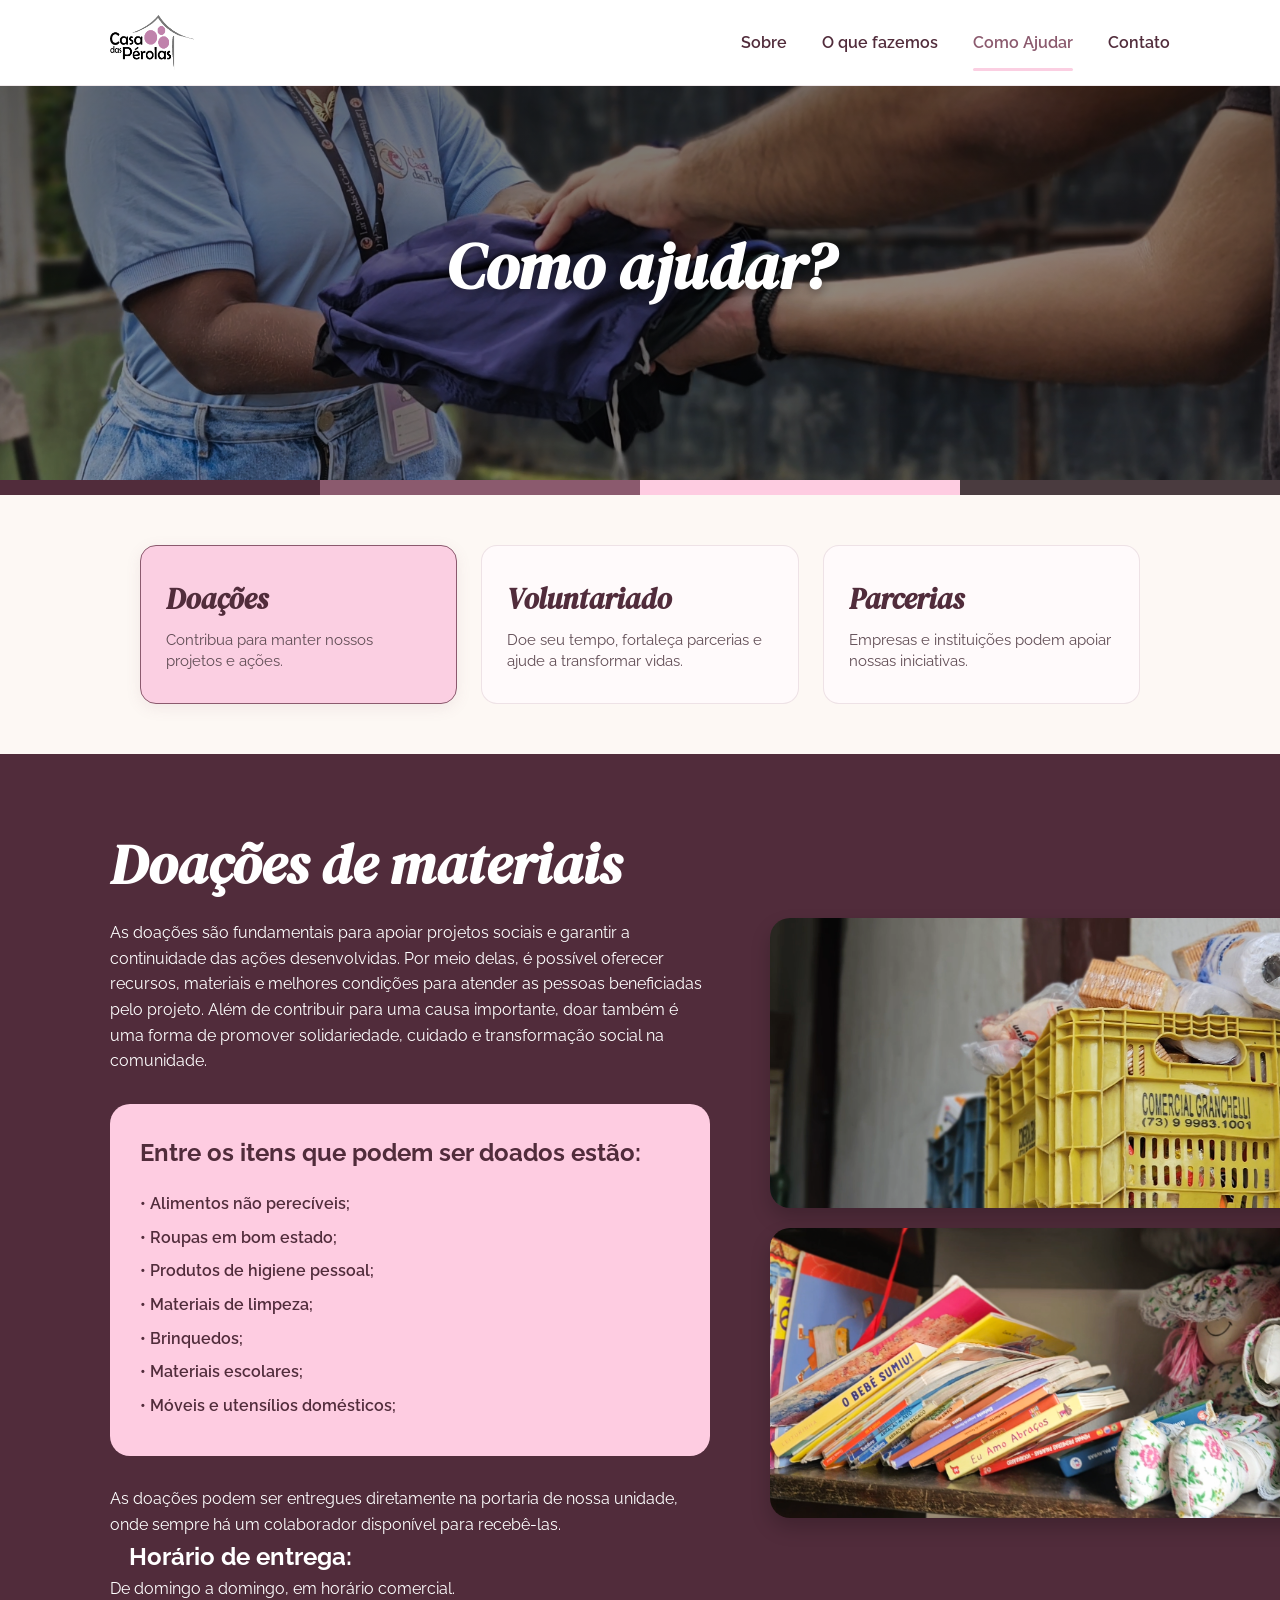
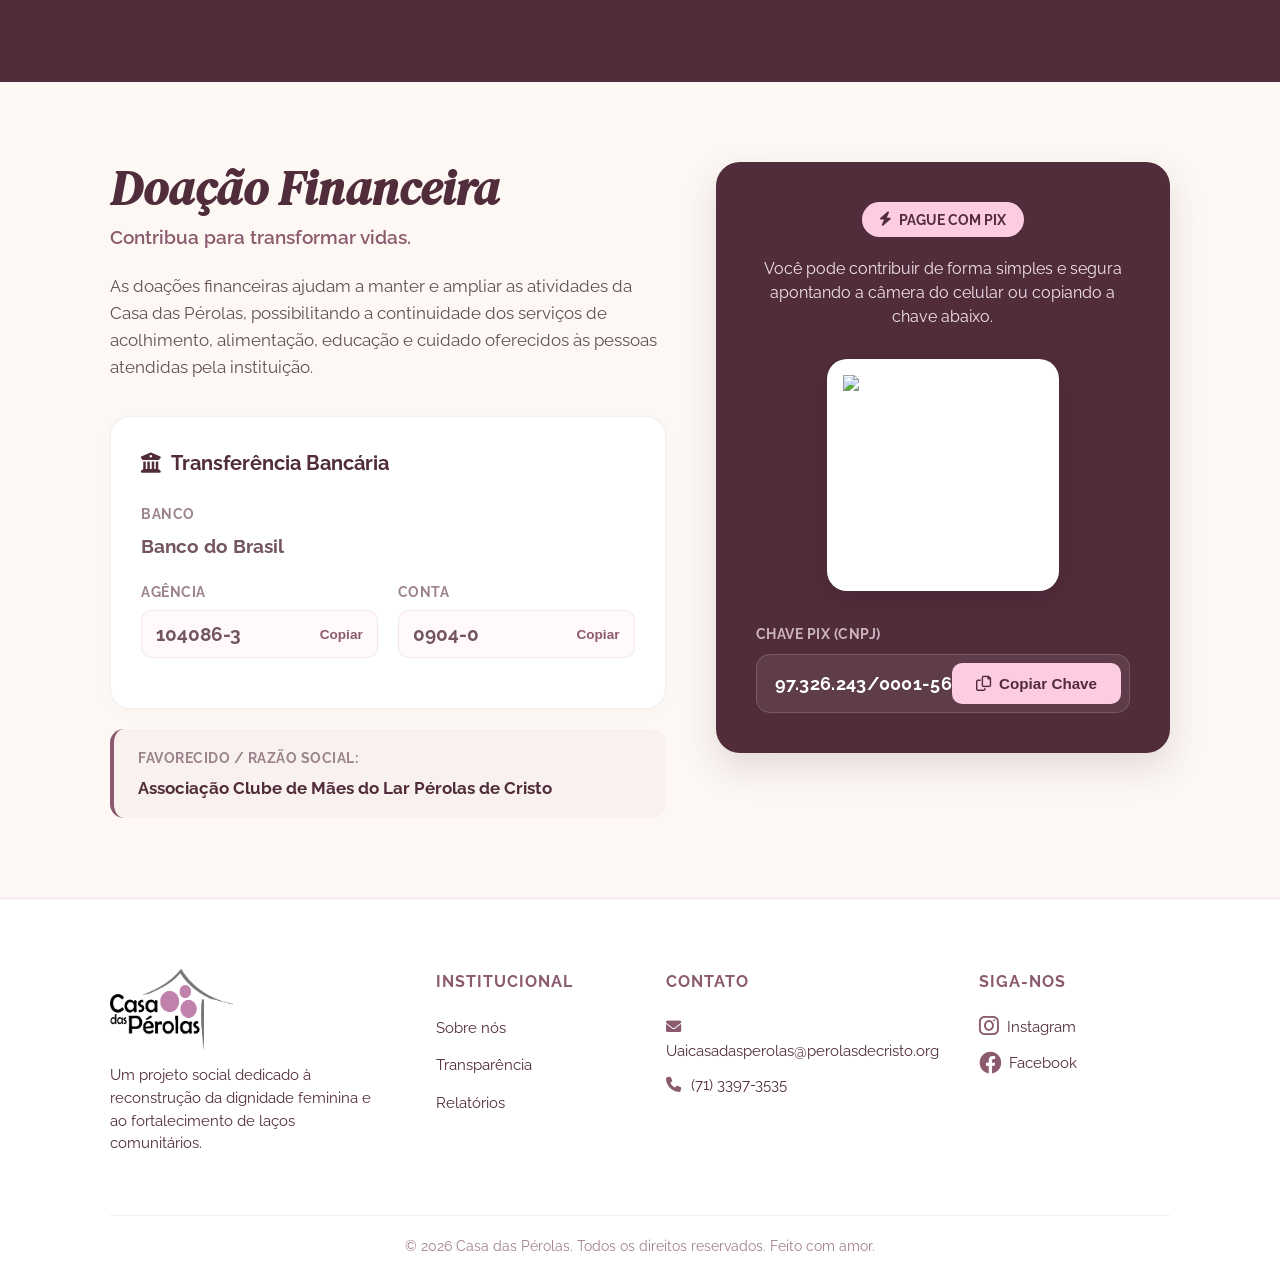
==== commit bc46dc77: "Design: Substituido fundo rosa por imagem com gradiente na pagina o que fazemos" ====
--- a/public/doacoes.html
+++ b/public/doacoes.html
@@ -32,7 +32,7 @@
         </div>
     </header>
 
-    <section class="donation-banner" style="background-image: linear-gradient(rgba(0,0,0,0.4), rgba(0,0,0,0.4)), url('https://images.unsplash.com/photo-1488521787991-ed7bbaae773c?q=80&w=1200');">
+    <section class="donation-banner" style="background-image: linear-gradient(rgba(0,0,0,0.4), rgba(0,0,0,0.4)), url('imgs/comoajudar.png');">
         <div class="container">
             <h1>Como ajudar?</h1>
         </div>
@@ -75,13 +75,13 @@
                 <div class="allowed-items-box">
                     <h3>Entre os itens que podem ser doados estão:</h3>
                     <ul>
-                        <li>• alimentos não perecíveis;</li>
-                        <li>• roupas em bom estado;</li>
-                        <li>• produtos de higiene pessoal;</li>
-                        <li>• materiais de limpeza;</li>
-                        <li>• brinquedos;</li>
-                        <li>• materiais escolares;</li>
-                        <li>• móveis e utensílios domésticos;</li>
+                        <li>• Alimentos não perecíveis;</li>
+                        <li>• Roupas em bom estado;</li>
+                        <li>• Produtos de higiene pessoal;</li>
+                        <li>• Materiais de limpeza;</li>
+                        <li>• Brinquedos;</li>
+                        <li>• Materiais escolares;</li>
+                        <li>• Móveis e utensílios domésticos;</li>
                     </ul>
                 </div>
 
@@ -93,55 +93,82 @@
             </div>
 
             <div class="materials-images">
-                <img src="https://images.unsplash.com/photo-1593113598332-cd288d649433?q=80&w=600" alt="Entrega de alimentos" class="rounded-img">
-                <img src="https://images.unsplash.com/photo-1489659639091-8b687bc4386e?q=80&w=600" alt="Crianças em atividade" class="rounded-img">
+                <img src="imgs/doacoes1.png" alt="Entrega de alimentos" class="rounded-img">
+                <img src="imgs/doacoes2.png" alt="Crianças em atividade" class="rounded-img">
             </div>
         </div>
     </section>
 
-    <section class="financial-section">
-        <div class="container grid-financial">
-            <div class="financial-text">
+    <section class="donation-details-sec">
+    <div class="container grid-donation-panel">
+        
+        <div class="donation-left-panel">
+            <div class="donation-header">
                 <h2>Doação Financeira</h2>
-                <p class="subtitle">Contribua para transformar vidas.</p>
-                
-                <p>As doações financeiras ajudam a manter e ampliar as atividades do Lar Pérolas de Cristo, possibilitando a continuidade dos serviços de acolhimento, alimentação, educação e cuidado oferecidos às pessoas atendidas pela instituição.</p>
-                
-                <p class="pix-callout">Você pode contribuir de forma simples e segura através do Pix.</p>
-
-                <div class="bank-details-grid">
-                    <div class="bank-card">
-                        <span>Banco:</span>
-                        <strong>Banco do Brasil</strong>
-                    </div>
-                    <div class="bank-card">
-                        <span>Agência:</span>
-                        <strong>104086-3</strong>
-                    </div>
-                    <div class="bank-card">
-                        <span>Conta:</span>
-                        <strong>0904-0</strong>
-                    </div>
-                </div>
-
-                <div class="full-width-bank-card">
-                    <span>Chave Pix (CNPJ):</span>
-                    <strong>97.326.243/0001-56</strong>
-                </div>
-
-                <div class="full-width-bank-card fav-card">
-                    <span>Favorecido:</span>
-                    <strong>Associação Clube de Mães do Lar Pérolas de Cristo</strong>
-                </div>
-            </div>
-
-            <div class="financial-qrcode">
+                <p>Contribua para transformar vidas.</p>
+                <p class="donation-intro">
+                    As doações financeiras ajudam a manter e ampliar as atividades da Casa das Pérolas, 
+                    possibilitando a continuidade dos serviços de acolhimento, alimentação, educação e cuidado oferecidos às pessoas atendidas pela instituição.
+                </p>
+            </div>
+
+            <div class="bank-card">
+                <h3><i class="fas fa-university"></i> Transferência Bancária</h3>
+                
+                <div class="bank-row">
+                    <div class="bank-field">
+                        <label>Banco</label>
+                        <span>Banco do Brasil</span>
+                    </div>
+                </div>
+                
+                <div class="bank-row group-fields">
+                    <div class="bank-field">
+                        <label>Agência</label>
+                        <div class="copy-field-group">
+                            <span id="txt-agencia">104086-3</span>
+                            <button class="btn-mini-copy" onclick="copyText('txt-agencia')">Copiar</button>
+                        </div>
+                    </div>
+                    <div class="bank-field">
+                        <label>Conta</label>
+                        <div class="copy-field-group">
+                            <span id="txt-conta">0904-0</span>
+                            <button class="btn-mini-copy" onclick="copyText('txt-conta')">Copiar</button>
+                        </div>
+                    </div>
+                </div>
+            </div>
+
+            <div class="favorecido-box">
+                <label>Favorecido / Razão Social:</label>
+                <p>Associação Clube de Mães do Lar Pérolas de Cristo</p>
+            </div>
+        </div>
+
+        <div class="donation-right-panel">
+            <div class="pix-card-highlight">
+                <div class="pix-badge"><i class="fas fa-bolt"></i> Pague com Pix</div>
+                <p>Você pode contribuir de forma simples e segura apontando a câmera do celular ou copiando a chave abaixo.</p>
+                
                 <div class="qrcode-wrapper">
-                    <img src="https://api.qrserver.com/v1/create-qr-code/?size=300x300&data=ChavePixCNPJ" alt="QR Code Pix" class="qrcode-img">
-                </div>
-            </div>
-        </div>
-    </section>
+                    <img src="imgs/qrcode.png" alt="QR Code Pix Casa das Pérolas">
+                </div>
+
+                <div class="pix-key-box">
+                    <label>Chave Pix (CNPJ)</label>
+                    <div class="pix-input-wrapper">
+                        <span id="txt-cnpj">97.326.243/0001-56</span>
+                        <button class="btn-copy-main" onclick="copyText('txt-cnpj')">
+                            <i class="far fa-copy"></i> Copiar Chave
+                        </button>
+                    </div>
+                </div>
+            </div>
+        </div>
+
+    </div>
+</section>
 
     <footer class="main-footer">
         <div class="container footer-grid">
--- a/public/css/style.css
+++ b/public/css/style.css
@@ -205,21 +205,6 @@
     justify-content: flex-end;
 }
 
-.about-image .circle-img {
-    width: 420px; /* Tamanho fiel ao Figma */
-    height: 420px;
-    border-radius: 50%;
-    overflow: hidden;
-    border: none;
-    box-shadow: 0 10px 30px rgba(0,0,0,0.1);
-}
-
-.about-image .circle-img img {
-    width: 100%;
-    height: 100%;
-    object-fit: cover;
-}
-
 /* Tabs (Abas) */
 .filter-tabs {
     display: flex;
@@ -292,12 +277,6 @@
     to { opacity: 1; transform: translateY(0); }
 }
 
-/* Responsividade */
-@media (max-width: 992px) {
-    h1 { font-size: 2.8rem; }
-    .circle-img { width: 350px; height: 350px; }
-}
-
 @media (max-width: 768px) {
     .flex-hero, .container-flex, .grid-help {
         flex-direction: column;
@@ -309,10 +288,7 @@
     .hero-btns { justify-content: center; }
     .filter-tabs { justify-content: center; }
     
-    .circle-img {
-        width: 300px;
-        height: 300px;
-    }
+
 }
 
 /* Reset e Estilo Geral do Footer */
@@ -762,13 +738,6 @@
         min-height: 50px; /* Garante que o texto não corte */
     }
 
-    /* Imagem Circular no Mobile */
-    .circle-img {
-        width: 280px; /* Reduzir tamanho para caber em telas pequenas */
-        height: 280px;
-        margin: 0 auto;
-    }
-
     /* Seção Como Ajudar Mobile */
     .how-to-help {
         padding: 50px 0;
@@ -830,9 +799,9 @@
     align-items: center;
     position: relative;
     
-    /* Combinando o gradiente escuro E a imagem diretamente no CSS para garantir que ambos apareçam */
+    /* CORREÇÃO DO CAMINHO: Adicionado ../ para sair da pasta css e entrar em imgs */
     background-image: linear-gradient(180deg, rgba(0, 0, 0, 0.55) 0%, rgba(0, 0, 0, 0.35) 100%), 
-                      url('https://images.unsplash.com/photo-1488521787991-ed7bbaae773c?q=80&w=1200') !important;
+                      url('../imgs/comoajudar.png') !important;
 }
 
 .donation-banner h1 {
@@ -956,8 +925,8 @@
     gap: 20px;
 }
 .rounded-img {
-    width: 100%;
-    height: 220px;
+    width: 150%;
+    height: 290px;
     object-fit: cover;
     border-radius: 20px;
     box-shadow: 0 10px 20px rgba(0,0,0,0.2);
@@ -1052,7 +1021,7 @@
 
 /* Faixa rosa claro do segundo título */
 .bg-light-pink {
-    background-color: #fde4ee; /* Um tom de rosa ligeiramente mais suave para variação se preferir, ou mantenha var(--rosa-claro) */
+    background-color: var(--rosa-claro); /* Um tom de rosa ligeiramente mais suave para variação se preferir, ou mantenha var(--rosa-claro) */
 }
 
 /* Container de texto centralizado e ajustado para não espalhar muito na tela */
@@ -1867,11 +1836,6 @@
     .hero-btns, .filter-tabs { justify-content: center; }
     .about-image { justify-content: center; }
 
-    .circle-img, .about-image .circle-img {
-        width: 300px !important;
-        height: 300px !important;
-    }
-
     .contact-map { height: 320px; }
 }
 
@@ -1973,8 +1937,7 @@
     height: 440px;
     border-radius: 50%;
     overflow: hidden;
-    position: relative;
-    border: 8px solid white; /* Moldura branca elegante estilo Figma */
+    position: relative; 
     box-shadow: 0 20px 45px rgba(81, 44, 59, 0.12); /* Sombra suave multicamada */
     transition: transform 0.5s ease;
 }
@@ -2037,12 +2000,6 @@
         max-width: 160px;
     }
 
-    .hero-image .circle-img {
-        width: 310px !important; /* Um pouco maior e imponente no celular */
-        height: 310px !important;
-        border: 6px solid white !important;
-        box-shadow: 0 15px 35px rgba(81, 44, 59, 0.1) !important;
-    }
 }
 
 /* ==========================================================================
@@ -2236,13 +2193,6 @@
         line-height: 1.2 !important; /* Permite que o texto quebre sem estufar o botão outline */
     }
 
-    /* IMAGEM HERO NO SMARTPHONE */
-    .hero-image .circle-img {
-        width: 320px !important;
-        height: 320px !important;
-        border: 6px solid white !important;
-        box-shadow: 0 15px 35px rgba(81, 44, 59, 0.1) !important;
-    }
 }
 
 /* ==========================================================================
@@ -2280,64 +2230,6 @@
     pointer-events: none;
 }
 
-/* --- ELEMENTO 2: A ILUSTRAÇÃO DE PLANTAS BRANCAS (RAMOS FLUTUANTES) --- */
-.hero-image::after {
-    content: "";
-    position: absolute;
-    width: 600px; /* Abre além do shape rosa para as folhas brotarem nas pontas */
-    height: 500px;
-    top: 50%;
-    left: 50%;
-    transform: translate(-50%, -50%);
-    z-index: 2; /* Fica entre o shape rosa e a foto circular */
-    
-    /* Injeção direta de um vetor SVG de folhas lineares brancas (limpo e sem peso) */
-    background-image: url("data:image/svg+xml,%3Csvg xmlns='http://www.w3.org/2000/svg' viewBox='0 0 600 500'%3E%3Cpath d='M80,260 C120,200 200,160 280,240 M280,240 C360,180 460,200 520,280 M120,220 C100,170 140,130 180,160 M440,210 C460,150 420,110 380,140 M180,300 C140,350 80,330 110,280 M400,320 C420,380 480,360 460,300' stroke='white' stroke-width='2.5' fill='none' stroke-linecap='round' opacity='0.75'/%3E%3C!-- Ramos da Esquerda --%3E%3Cpath d='M150,190 Q120,130 60,160 Q110,210 150,190 Z' fill='none' stroke='white' stroke-width='2' opacity='0.8'/%3E%3Cpath d='M200,175 Q180,100 130,110 Q160,170 200,175 Z' fill='none' stroke='white' stroke-width='2' opacity='0.8'/%3E%3Cpath d='M110,245 Q50,220 40,280 Q90,270 110,245 Z' fill='none' stroke='white' stroke-width='2' opacity='0.8'/%3E%3C!-- Ramos da Direita --%3E%3Cpath d='M420,195 Q450,130 510,155 Q460,210 420,195 Z' fill='none' stroke='white' stroke-width='2' opacity='0.8'/%3E%3Cpath d='M370,180 Q380,100 430,105 Q410,170 370,180 Z' fill='none' stroke='white' stroke-width='2' opacity='0.8'/%3E%3Cpath d='M460,240 Q520,215 540,275 Q490,265 460,240 Z' fill='none' stroke='white' stroke-width='2' opacity='0.8'/%3E%3C/svg%3E");
-    background-size: 100% 100%;
-    background-repeat: no-repeat;
-    pointer-events: none;
-}
-
-/* --- ELEMENTO 3: A FOTO CIRCULAR PRINCIPAL PRINCIPAL --- */
-.hero-image .circle-img {
-    width: 380px; /* Reduzido levemente para o shape e as plantas aparecerem mais */
-    height: 380px;
-    border-radius: 50%;
-    overflow: hidden;
-    position: relative;
-    z-index: 3; /* Força a foto a ficar por cima de toda a ilustração */
-    border: 12px solid white; /* Moldura branca espessa idêntica ao print */
-    box-shadow: 0 15px 40px rgba(81, 44, 59, 0.1);
-}
-
-/* ==========================================================================
-   MÍDIA QUERY RESPONSIVA (MOBILE AJUSTADO CONFORME SEU COLO ORIGINAL)
-   ========================================================================== */
-@media (max-width: 768px) {
-    .hero-image {
-        min-height: 400px !important;
-        margin-top: 20px;
-    }
-
-    /* Reduz o shape traseiro proporcionalmente para não quebrar a tela do celular */
-    .hero-image::before {
-        width: 350px !important;
-        height: 300px !important;
-        border-radius: 41% 59% 45% 55% / 55% 58% 42% 45% !important;
-    }
-
-    /* Reduz a ilustração de plantas para abraçar o círculo menor */
-    .hero-image::after {
-        width: 390px !important;
-        height: 340px !important;
-    }
-
-    .hero-image .circle-img {
-        width: 270px !important;
-        height: 270px !important;
-        border: 8px solid white !important;
-    }
-}
 
 /* ==========================================================================
    CONTAINER DA IMAGEM E ELEMENTOS DECORATIVOS (LOOK COMPLETO DO FIGMA)
@@ -2400,7 +2292,7 @@
     overflow: hidden;
     position: relative;
     z-index: 3; /* Força a foto a ficar por cima de toda a ilustração */
-    border: 12px solid white; /* Moldura branca espessa idêntica ao print */
+    border: 5px solid rgba(75, 21, 57, 0); /* Moldura branca espessa idêntica ao print */
     box-shadow: 0 15px 40px rgba(81, 44, 59, 0.1);
 }
 
@@ -2431,4 +2323,817 @@
         height: 270px !important;
         border: 8px solid white !important;
     }
+}
+
+@media (max-width: 768px) {
+
+    /* --- AJUSTE DA ONDA MOBILE (FICA SUAVE E ALTA) --- */
+    .about-pink {
+        padding: 90px 0 60px 0 !important; /* Respiro interno ideal para o texto */
+        margin-top: 40px !important; /* Empurra a seção para baixo, dando espaço para a onda respirar */
+    }
+
+    .about-pink::before {
+        top: -55px !important; /* Reposiciona o início da curva no topo sem amassar */
+        height: 60px !important; /* Altura suavizada para a curvatura não achatar */
+        /* Novo SVG focado em telas verticais para manter a onda orgânica */
+        background-image: url("data:image/svg+xml,%3Csvg xmlns='http://www.w3.org/2000/svg' viewBox='0 0 768 60' preserveAspectRatio='none'%3E%3Cpath fill='%23fecce1' d='M0,40 C150,10 350,10 550,40 C650,55 720,50 768,40 L768,60 L0,60 Z'%3E%3C/path%3E%3C/svg%3E") !important;
+    }
+
+    /* --- HERO TEXT & COMPONENTES --- */
+    .hero {
+        padding: 50px 0 20px 0 !important;
+    }
+
+    .flex-hero {
+        flex-direction: column !important;
+        text-align: center !important;
+        gap: 30px !important;
+    }
+
+    .hero-text h1 {
+        font-size: 2.5rem !important;
+        line-height: 1.2 !important;
+        margin-bottom: 20px !important;
+    }
+
+    .hero-text p {
+        font-size: 1.05rem !important;
+        margin: 0 auto 35px auto !important;
+    }
+
+    .hero-btns {
+        display: flex !important;
+        flex-direction: row !important;
+        justify-content: center !important;
+        gap: 12px !important;
+        padding: 0 15px;
+    }
+
+    .hero-btns .btn {
+        font-size: 0.9rem !important;
+        flex: 1;
+        max-width: 165px;
+        height: 54px !important;
+        display: inline-flex !important;
+        justify-content: center !important;
+        align-items: center !important;
+    }
+
+    /* --- REMOÇÃO DO SHAPE E DA PLANTA ATRÁS DA FOTO NO MOBILE --- */
+    .hero-image {
+        display: none !important;
+    }
+
+    /* Oculta o Blob Rosa e as Plantas Brancas no Celular */
+    .hero-image::before,
+    .hero-image::after {
+        display: none !important;
+    }
+
+    /* Mantém apenas a foto limpa com a moldura branca do Figma */
+    .hero-image .circle-img {
+        width: 290px !important;
+        height: 290px !important;
+        border: 8px solid white !important;
+        box-shadow: 0 12px 35px rgba(81, 44, 59, 0.12) !important;
+        transform: none !important; /* Desativa rotações em telas touch */
+    }
+}
+
+/* ==========================================================================
+   HEADER MINIMALISTA E ATUALIZADO (ESTILO FIGMA)
+   ========================================================================== */
+.fixed-header {
+    position: fixed;
+    top: 0;
+    left: 0;
+    width: 100%;
+    z-index: 1000;
+    background-color: #ffffff; /* Fundo totalmente branco limpo */
+    
+    /* Cria a linha horizontal sutil e contínua na base de todo o header */
+    border-bottom: 1px solid rgba(139, 90, 110, 0.12); 
+    box-shadow: none; /* Remove a sombra pesada antiga */
+    padding: 15px 0;
+    transition: all 0.3s ease;
+}
+
+.nav-container {
+    display: flex;
+    justify-content: space-between;
+    align-items: center;
+}
+
+.logo-img {
+    height: 55px; /* Tamanho proporcional elegante */
+    width: auto;
+    display: block;
+    cursor: pointer;
+}
+
+.nav-list {
+    display: flex;
+    list-style: none;
+    align-items: center;
+    height: 100%;
+}
+
+.nav-list li {
+    position: relative; /* Base essencial para alinhar a barra rosa individual */
+}
+
+.nav-list li a {
+    text-decoration: none;
+    color: var(--marsala-escuro);
+    margin-left: 35px;
+    font-family: 'Raleway', sans-serif;
+    font-weight: 600;
+    font-size: 1rem;
+    padding: 10px 0; /* Cria área útil para o clique e espaçamento para a linha */
+    display: inline-block;
+    position: relative;
+    transition: color 0.3s ease;
+}
+
+/* --- O SEGREDO DA LINHA ROSA ATIVA (IGUAL AO PRINT) --- */
+.nav-list li a.active::after,
+.nav-list li a:hover::after {
+    content: "";
+    position: absolute;
+    bottom: -6px; /* Ajusta a distância para a linha sentar perfeitamente acima da borda do header */
+    left: 0;
+    width: 100%;
+    height: 3px; /* Espessura exata da barrinha decorativa do Figma */
+    background-color: #fbcfe2; /* O rosa claro de destaque do seu projeto */
+    border-radius: 2px;
+}
+
+/* Altera a cor do texto do link ativo/hover para dar um feedback sutil */
+.nav-list li a.active,
+.nav-list li a:hover {
+    color: var(--marsala-medio);
+}
+/* ==========================================================================
+   SEÇÃO SOBRE NÓS - AJUSTE INTEGRADO COM A ONDA (ESTILO FIGMA)
+   ========================================================================== */
+.about-pink {
+    background-color: #fecce1;
+    padding: 110px 0 110px 0; 
+    margin: 0; 
+    position: relative; 
+}
+
+/* Pseudo-elemento da Onda (Mantido em z-index: 1) */
+.about-pink::before {
+    content: "";
+    position: absolute;
+    top: -95px;
+    left: 0;
+    width: 100%;
+    height: 100px; 
+    background-color: transparent;
+    background-image: url("data:image/svg+xml,%3Csvg xmlns='http://www.w3.org/2000/svg' viewBox='0 0 1440 100' preserveAspectRatio='none'%3E%3Cpath fill='%23fecce1' d='M0,64 C288,15 576,15 864,64 C1152,112 1296,96 1440,64 L1440,100 L0,100 Z'%3E%3C/path%3E%3C/svg%3E");
+    background-size: 100% 100%;
+    background-repeat: no-repeat;
+    pointer-events: none;
+    z-index: 1; /* Fica na camada de fundo */
+    transform: scaleX(-1); 
+}
+
+/* Container Flex que envolve Texto e Imagem */
+.about-pink .container-flex {
+    display: flex;
+    align-items: center; 
+    justify-content: space-between;
+    gap: 50px;
+    max-width: 1200px; 
+    margin: 0 auto;
+    padding: 0 40px;
+    position: relative;
+    z-index: 3; /* Força todo o conteúdo a ficar na frente da onda */
+}
+
+/* ==========================================================================
+   CONFIGURAÇÃO DAS IMAGENS DO CARROSSEL (PHOTOSHOP LIVRES)
+   ========================================================================== */
+
+/* 1. CONTAINER DA DIREITA: Remove o recuo antigo e cria o z-index para vazar a onda */
+.about-image {
+    flex: 1;
+    display: flex;
+    justify-content: center;
+    align-items: center;
+    width: 100%;
+    position: relative;
+    z-index: 4; /* Faz as imagens passarem por cima da linha da onda */
+    margin-top: -160px; /* Puxa o canvas do Photoshop para cima no desktop */
+}
+
+/* 2. O ELEMENTO QUE ANTES ERA UM CÍRCULO:
+   Agora ele vira uma caixa invisível quadrada, respeitando as dimensões reais das fotos */
+.about-image .circle-img {
+    width: 580px !important;  /* Largura máxima para caber as 3 moças sem cortes */
+    height: 480px !important; /* Altura máxima proporcional */
+    border-radius: 0 !important; /* DESTRÓI O CÍRCULO: Libera as fotos do Photoshop */
+    border: none !important;
+    box-shadow: none !important;
+    overflow: visible !important; /* Permite que o topo arredondado passe da div rosa */
+    background: transparent !important;
+    display: flex;
+    align-items: flex-end; /* Senta a base desvanecida no chão da seção */
+    justify-content: center;
+    flex-shrink: 0;
+}
+
+/* 3. A TAG IMG INTERNA DO CARROSSEL:
+   Controla a renderização das imagens injetadas pelo JavaScript */
+.about-image .circle-img img {
+    width: 100% !important;
+    height: 100% !important;
+    
+    /* MUDANÇA ESSENCIAL: 'contain' impede que o navegador corte ou estique 
+       as imagens com tamanhos de canvas diferentes (938x620, 560x532, etc) */
+    object-fit: contain !important; 
+    
+    object-position: bottom center !important; /* Alinha todas rigidamente pela base */
+    transform: none !important;
+}
+
+/* ==========================================================================
+   AJUSTE CIRÚRGICO EXCLUSIVO PARA A ABA MISSÃO (CORREÇÃO PARA ANEXO 1)
+   ========================================================================== */
+.about-image .circle-img img[src$="missao.png"],
+.about-image .circle-img img[src$="missao.jpg"] {
+    /* Puxa a imagem da missão para cima para vazar a onda e igualar ao Sobre Nós */
+    transform: translateY(40px) !important; 
+    
+    /* Garante que o navegador use a escala real do seu canvas do Photoshop */
+    object-fit: contain !important; 
+}
+
+/* ==========================================================================
+   AJUSTE CIRÚRGICO EXCLUSIVO PARA A ABA MISSÃO (CORREÇÃO PARA ANEXO 1)
+   ========================================================================== */
+.about-image .circle-img img[src$="coracao.png"],
+.about-image .circle-img img[src$="missao.jpg"] {
+    /* Puxa a imagem da missão para cima para vazar a onda e igualar ao Sobre Nós */
+    transform: translateY(40px) !important; 
+    
+    /* Garante que o navegador use a escala real do seu canvas do Photoshop */
+    object-fit: contain !important; 
+}
+
+.about-image .circle-img img[src$="visao.png"],
+.about-image .circle-img img[src$="missao.jpg"] {
+    /* Puxa a imagem da missão para cima para vazar a onda e igualar ao Sobre Nós */
+    transform: translateY(40px) !important; 
+    
+    /* Garante que o navegador use a escala real do seu canvas do Photoshop */
+    object-fit: contain !important; 
+}
+
+/* Garante o ajuste correto caso o usuário mude para o celular */
+@media (max-width: 768px) {
+    .about-image .circle-img img[src$="missao.png"],
+    .about-image .circle-img img[src$="missao.jpg"] {
+        transform: translateY(-15px) !important; /* Suaviza o puxão no mobile */
+    }
+}
+
+/* Garante o ajuste correto caso o usuário mude para o celular */
+@media (max-width: 768px) {
+    .about-image .circle-img img[src$="visao.png"],
+    .about-image .circle-img img[src$="visao.jpg"] {
+        transform: translateY(-15px) !important; /* Suaviza o puxão no mobile */
+    }
+}
+
+/* Garante o ajuste correto caso o usuário mude para o celular */
+@media (max-width: 768px) {
+    .about-image .circle-img img[src$="mocasfoto.png"],
+    .about-image .circle-img img[src$="visao.jpg"] {
+        transform: translateY(-15px) !important; /* Suaviza o puxão no mobile */
+        transform: translateX( 12px) !important; /* Suaviza o puxão no mobile */
+    }
+}
+
+/* Garante o ajuste correto caso o usuário mude para o celular */
+@media (max-width: 768px) {
+    .about-image .circle-img img[src$="coracao.png"],
+    .about-image .circle-img img[src$="visao.jpg"] {
+        transform: translateY(-25px) !important; /* Suaviza o puxão no mobile */
+    }
+}
+
+/* ==========================================================================
+   COMPORTAMENTO RESPONSIVO MOBILE (BLINDADO CONTRA QUEBRAS)
+   ========================================================================== */
+@media (max-width: 768px) {
+    .about-image {
+        margin-top: 20px !important; /* Reseta o puxão vertical no celular */
+    }
+    
+    .about-image .circle-img {
+        width: 100% !important;
+        max-width: 360px !important;
+        height: 300px !important;
+    }
+}
+
+@media (max-width: 768px) {
+    .materials-images {
+        display: flex !important;
+        flex-direction: column !important;
+        gap: 20px !important;
+        padding: 0 15px !important; /* Cria um respiro elegante nas laterais para as fotos não colarem na borda da tela */
+        width: 100% !important;
+    }
+
+    .rounded-img {
+        /* MUDANÇA ESSENCIAL: Garante que a foto ocupe toda a largura disponível do celular sem vazar */
+        width: 100% !important; 
+        
+        height: 200px !important; /* Altura sutilmente reduzida no mobile para melhor proporção vertical */
+        object-fit: cover !important;
+        border-radius: 20px !important;
+        box-shadow: 0 8px 20px rgba(0, 0, 0, 0.15) !important;
+    }
+}
+
+/* ==========================================================================
+   TELA DE DOAÇÃO FINANCEIRA OTANIZADA (ESTILO FIGMA)
+   ========================================================================== */
+.donation-details-sec {
+    padding: 80px 0;
+    background-color: var(--bege-fundo);
+}
+
+/* Grid Principal em Duas Colunas */
+.grid-donation-panel {
+    display: grid;
+    grid-template-columns: 1.1fr 0.9fr;
+    gap: 50px;
+    align-items: flex-start;
+}
+
+.donation-header h2 {
+    font-family: 'DM Serif Display', serif;
+    font-size: 3rem;
+    color: var(--marsala-escuro);
+    margin-bottom: 8px;
+}
+
+.donation-header p {
+    font-family: 'Raleway', sans-serif;
+    color: var(--marsala-medio);
+    font-weight: 600;
+    font-size: 1.2rem;
+    margin-bottom: 20px;
+}
+
+.donation-intro {
+    font-size: 1.05rem !important;
+    color: #614d55 !important;
+    font-weight: 400 !important;
+    line-height: 1.6;
+    margin-bottom: 35px !important;
+}
+
+/* Card de Transferência Unificado */
+.bank-card {
+    background-color: #ffffff;
+    border: 1px solid rgba(139, 90, 110, 0.1);
+    border-radius: 20px;
+    padding: 30px;
+    box-shadow: 0 4px 20px rgba(81, 44, 59, 0.02);
+    margin-bottom: 20px;
+}
+
+.bank-card h3 {
+    font-family: 'Raleway', sans-serif;
+    color: var(--marsala-escuro);
+    font-size: 1.25rem;
+    margin-bottom: 25px;
+    display: flex;
+    align-items: center;
+    gap: 10px;
+}
+
+.bank-row {
+    margin-bottom: 20px;
+}
+
+.bank-row.group-fields {
+    display: flex;
+    gap: 20px;
+}
+
+.bank-field {
+    flex: 1;
+    display: flex;
+    flex-direction: column;
+    gap: 6px;
+}
+
+.bank-field label, .favorecido-box label, .pix-key-box label {
+    font-size: 0.85rem;
+    text-transform: uppercase;
+    letter-spacing: 0.5px;
+    color: #9c838e;
+    font-weight: 700;
+}
+
+.bank-field span {
+    font-size: 1.2rem;
+    font-weight: 700;
+    color: var(--marsala-escuro);
+}
+
+/* Mini Grupos de Copiar */
+.copy-field-group {
+    display: flex;
+    justify-content: space-between;
+    align-items: center;
+    background-color: #fff9fb;
+    border: 1px solid rgba(139, 90, 110, 0.1);
+    border-radius: 10px;
+    padding: 8px 14px;
+}
+
+.btn-mini-copy {
+    background-color: transparent;
+    border: none;
+    color: var(--marsala-medio);
+    font-weight: 700;
+    font-size: 0.85rem;
+    cursor: pointer;
+    transition: color 0.2s ease;
+}
+
+.btn-mini-copy:hover {
+    color: var(--marsala-escuro);
+}
+
+/* Caixa do Favorecido */
+.favorecido-box {
+    background-color: rgba(139, 90, 110, 0.04);
+    border-radius: 14px;
+    padding: 16px 24px;
+    border-left: 4px solid var(--marsala-medio);
+}
+
+.favorecido-box p {
+    font-size: 1.05rem;
+    font-weight: 700;
+    color: var(--marsala-escuro);
+    margin: 4px 0 0 0;
+}
+
+/* Card Destacado do Pix */
+.pix-card-highlight {
+    background-color: #512c3b; /* A cor marsala escura do seu projeto */
+    border-radius: 24px;
+    padding: 40px;
+    text-align: center;
+    color: #ffffff;
+    box-shadow: 0 15px 35px rgba(81, 44, 59, 0.15);
+}
+
+.pix-badge {
+    background-color: #fecce1;
+    color: #512c3b;
+    display: inline-flex;
+    align-items: center;
+    gap: 8px;
+    padding: 6px 18px;
+    border-radius: 50px;
+    font-weight: 700;
+    font-size: 0.9rem;
+    margin-bottom: 20px;
+    text-transform: uppercase;
+}
+
+.pix-card-highlight p {
+    color: #f3e6ec;
+    font-size: 1rem;
+    line-height: 1.5;
+    margin-bottom: 30px;
+}
+
+.qrcode-wrapper {
+    background-color: #ffffff;
+    padding: 16px;
+    border-radius: 20px;
+    display: inline-block;
+    margin-bottom: 30px;
+    box-shadow: 0 8px 25px rgba(0, 0, 0, 0.1);
+}
+
+.qrcode-wrapper img {
+    width: 200px;
+    height: 200px;
+    display: block;
+}
+
+/* Chave Pix e Botão Principal */
+.pix-key-box {
+    text-align: left;
+}
+
+.pix-key-box label {
+    color: #cbb4be;
+}
+
+.pix-input-wrapper {
+    display: flex;
+    justify-content: space-between;
+    align-items: center;
+    background-color: rgba(255, 255, 255, 0.08);
+    border: 1px solid rgba(255, 255, 255, 0.15);
+    border-radius: 14px;
+    padding: 8px 8px 8px 18px;
+    margin-top: 8px;
+}
+
+.pix-input-wrapper span {
+    font-size: 1.1rem;
+    font-weight: 700;
+    color: #ffffff;
+    letter-spacing: 0.3px;
+}
+
+.btn-copy-main {
+    background-color: #fecce1;
+    color: #512c3b;
+    border: none;
+    padding: 12px 24px;
+    border-radius: 10px;
+    font-weight: 700;
+    font-size: 0.95rem;
+    cursor: pointer;
+    display: flex;
+    align-items: center;
+    gap: 8px;
+    transition: all 0.2s ease;
+}
+
+.btn-copy-main:hover {
+    background-color: #ffffff;
+    transform: translateY(-2px);
+}
+
+/* ==========================================================================
+   COMPORTAMENTO RESPONSIVO (MOBILE)
+   ========================================================================== */
+@media (max-width: 992px) {
+    .grid-donation-panel {
+        grid-template-columns: 1fr;
+        gap: 40px;
+    }
+}
+
+@media (max-width: 480px) {
+    .bank-row.group-fields {
+        flex-direction: column;
+        gap: 20px;
+    }
+    
+    .pix-input-wrapper {
+        flex-direction: column;
+        gap: 15px;
+        padding: 20px;
+        text-align: center;
+    }
+    
+    .btn-copy-main {
+        width: 100%;
+        justify-content: center;
+    }
+}
+
+/* ==========================================================================
+   PÁGINA O QUE FAZEMOS / VOLUNTARIADO (ESTILO REORGANIZADO)
+   ========================================================================== */
+
+/* ==========================================================================
+   HEADER DA PÁGINA COM IMAGEM DE FUNDO (ESTILO FIGMA BANNER)
+   ========================================================================== */
+.page-header-wave {
+    height: 350px; /* Altura fixa elegante para o banner */
+    background-size: cover;
+    background-position: center;
+    display: flex;
+    align-items: center;
+    justify-content: center;
+    position: relative;
+    padding: 0;
+    
+    /* GRADIENTE + SUA IMAGEM: Altere 'comoajudar.png' para o nome do arquivo que quer usar no fundo */
+    background-image: linear-gradient(180deg, rgba(36, 5, 15, 0.85) 0%, rgba(66, 19, 35, 0.6) 100%), 
+                      url('../imgs/fazemos.png') !important;
+}
+
+/* Garante que o conteúdo interno fique centralizado e acima do fundo */
+.header-wave-content {
+    position: relative;
+    z-index: 2;
+    text-align: center;
+    width: 100%;
+}
+
+.page-header-wave h1 {
+    font-family: 'DM Serif Display', serif;
+    font-size: 3.5rem;
+    color: var(--rosa-claro);
+    font-style: italic;
+    margin: 0;
+}
+
+.page-header-wave h1 {
+    font-family: 'DM Serif Display', serif;
+    font-size: 3.2rem;
+    color: var(--rosa-claro);
+    font-style: italic;
+}
+
+.heart-line-center {
+    display: flex;
+    justify-content: center;
+    align-items: center;
+    width: 100%;
+    margin-top: 15px;
+}
+
+.heart-line-center::before {
+    content: "❤";
+    color: var(--marsala-medio);
+    font-size: 1.2rem;
+}
+
+/* Section dos Cards de Pilares */
+.pillars-section {
+    padding: 80px 0;
+    background-color: #ffffff;
+}
+
+.grid-pillars {
+    display: grid;
+    grid-template-columns: repeat(3, 1fr);
+    gap: 30px;
+}
+
+.pillar-card {
+    background-color: var(--bege-fundo);
+    border: 1px solid rgba(139, 90, 110, 0.05);
+    border-radius: 20px;
+    padding: 40px 30px;
+    text-align: center;
+    transition: transform 0.3s ease, box-shadow 0.3s ease;
+}
+
+.pillar-card:hover {
+    transform: translateY(-5px);
+    box-shadow: 0 12px 30px rgba(81, 44, 59, 0.06);
+}
+
+.pillar-icon {
+    font-size: 2.5rem;
+    color: var(--marsala-medio);
+    margin-bottom: 20px;
+}
+
+.pillar-card h3 {
+    font-family: 'Raleway', sans-serif;
+    color: var(--marsala-escuro);
+    font-size: 1.4rem;
+    font-weight: 700;
+    margin-bottom: 15px;
+}
+
+.pillar-card p {
+    font-family: 'Raleway', sans-serif;
+    font-size: 1rem;
+    line-height: 1.6;
+    color: #614d55;
+}
+
+/* Seção de Voluntariado */
+.volunteer-section {
+    padding: 100px 0;
+    background-color: var(--bege-fundo);
+}
+
+.grid-volunteer {
+    display: grid;
+    grid-template-columns: 1.1fr 0.9fr;
+    gap: 60px;
+    align-items: center;
+}
+
+.volunteer-text-box h2 {
+    font-family: 'DM Serif Display', serif;
+    font-size: 2.8rem;
+    color: var(--marsala-escuro);
+    margin-bottom: 15px;
+}
+
+.volunteer-text-box p {
+    font-family: 'Raleway', sans-serif;
+    font-size: 1.1rem;
+    line-height: 1.6;
+    color: #614d55;
+    margin-bottom: 20px;
+    max-width: 520px;
+}
+
+/* Card customizado do Formulário */
+.volunteer-form-card {
+    background-color: #ffffff;
+    border-radius: 24px;
+    padding: 45px 40px;
+    text-align: center;
+    box-shadow: 0 15px 40px rgba(81, 44, 59, 0.04);
+    border: 1px solid rgba(139, 90, 110, 0.08);
+}
+
+.form-card-icon {
+    width: 60px;
+    height: 60px;
+    background-color: #fff0f5;
+    color: var(--marsala-medio);
+    border-radius: 50%;
+    display: flex;
+    justify-content: center;
+    align-items: center;
+    font-size: 1.6rem;
+    margin: 0 auto 20px auto;
+}
+
+.volunteer-form-card h3 {
+    font-family: 'Raleway', sans-serif;
+    font-size: 1.4rem;
+    color: var(--marsala-escuro);
+    font-weight: 700;
+    margin-bottom: 12px;
+}
+
+.volunteer-form-card p {
+    font-family: 'Raleway', sans-serif;
+    font-size: 0.95rem;
+    color: #7a636c;
+    line-height: 1.5;
+    margin-bottom: 20px;
+}
+
+.confidential-tag {
+    display: block;
+    font-size: 0.85rem;
+    color: #a38b95;
+    margin-bottom: 30px;
+    font-weight: 600;
+}
+
+/* O Novo Botão na Paleta Oficial */
+.btn-volunteer-submit {
+    display: inline-flex;
+    align-items: center;
+    justify-content: center;
+    gap: 10px;
+    width: 100%;
+    padding: 16px;
+    background-color: var(--marsala-medio);
+    color: #ffffff;
+    text-decoration: none;
+    font-weight: 700;
+    border-radius: 12px;
+    transition: all 0.3s ease;
+    box-shadow: 0 6px 15px rgba(139, 90, 110, 0.2);
+}
+
+.btn-volunteer-submit:hover {
+    background-color: var(--marsala-escuro);
+    transform: translateY(-2px);
+    box-shadow: 0 10px 25px rgba(81, 44, 59, 0.25);
+}
+
+/* ==========================================================================
+   RESPONSIVIDADE (MOBILE)
+   ========================================================================== */
+@media (max-width: 992px) {
+    .grid-pillars {
+        grid-template-columns: 1fr;
+        gap: 20px;
+    }
+    
+    .grid-volunteer {
+        grid-template-columns: 1fr;
+        gap: 40px;
+        text-align: center;
+    }
+    
+    .volunteer-text-box p {
+        margin-left: auto;
+        margin-right: auto;
+    }
 }
